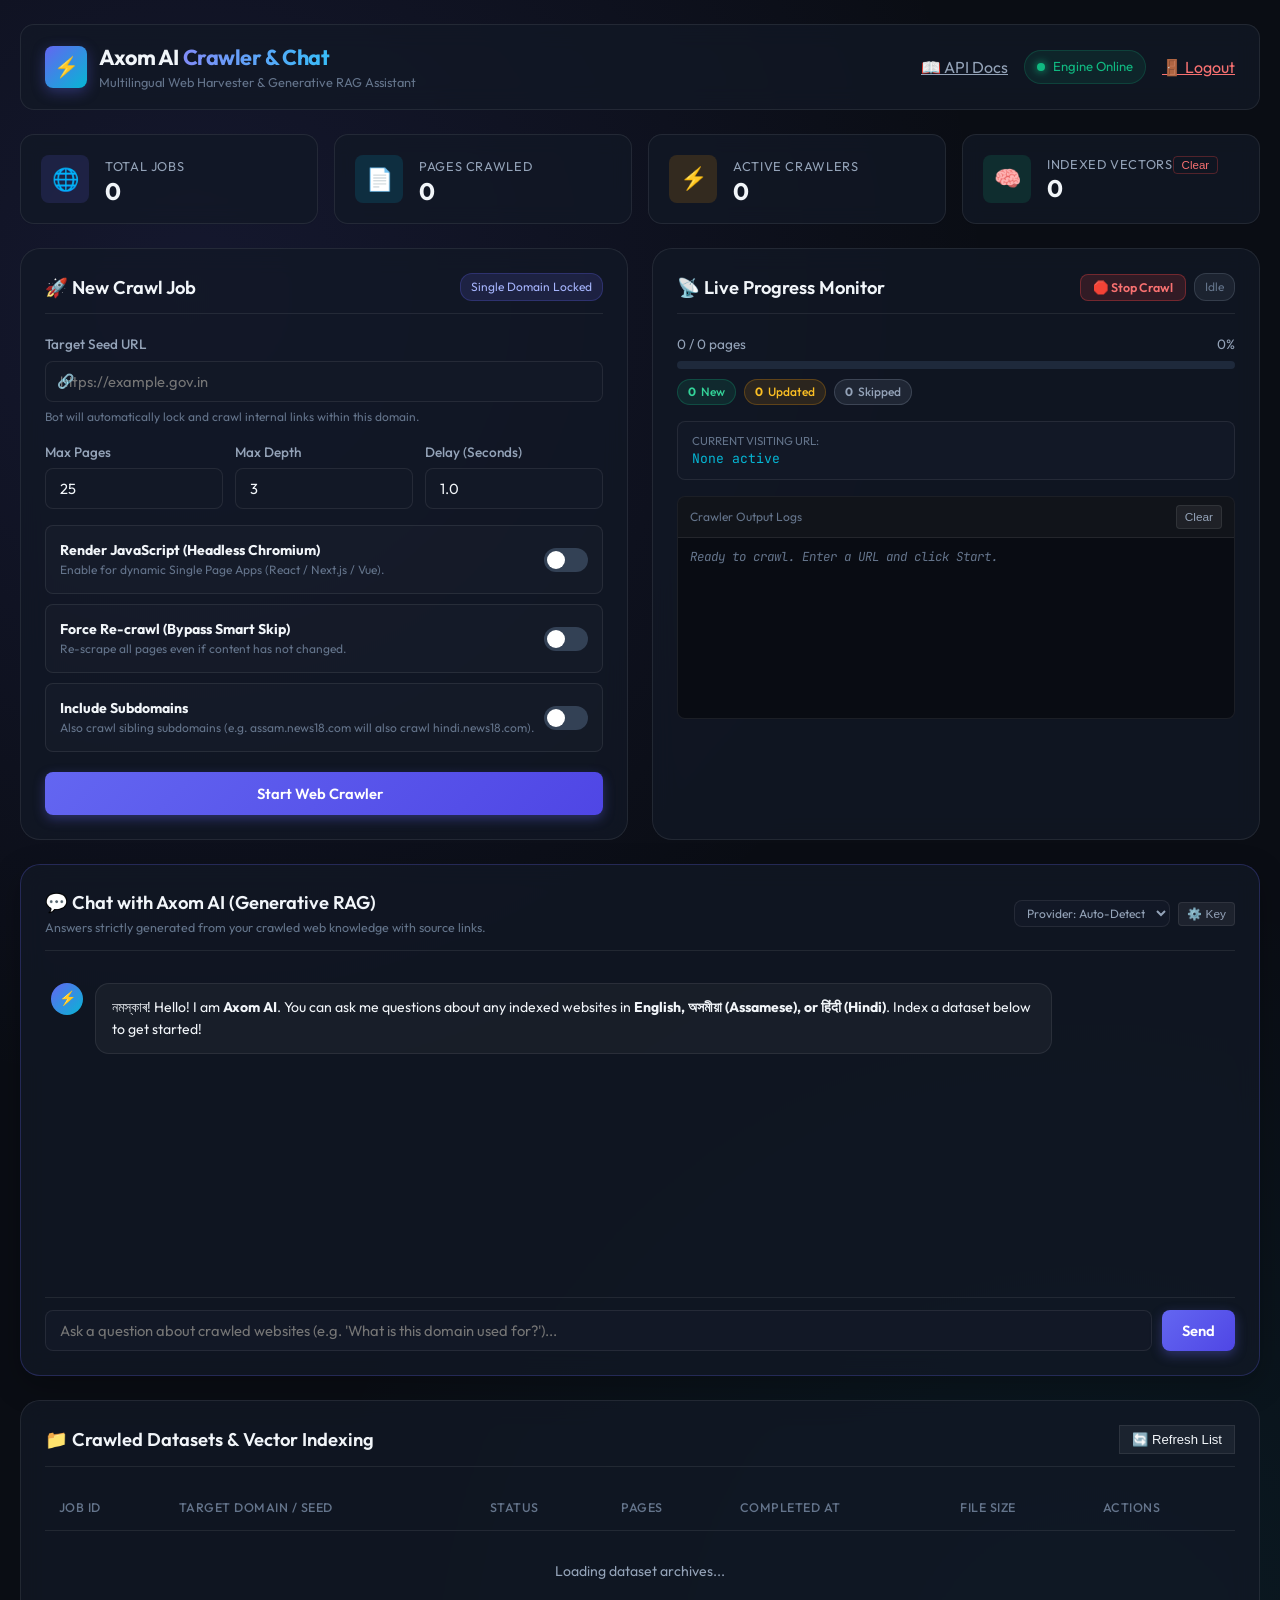
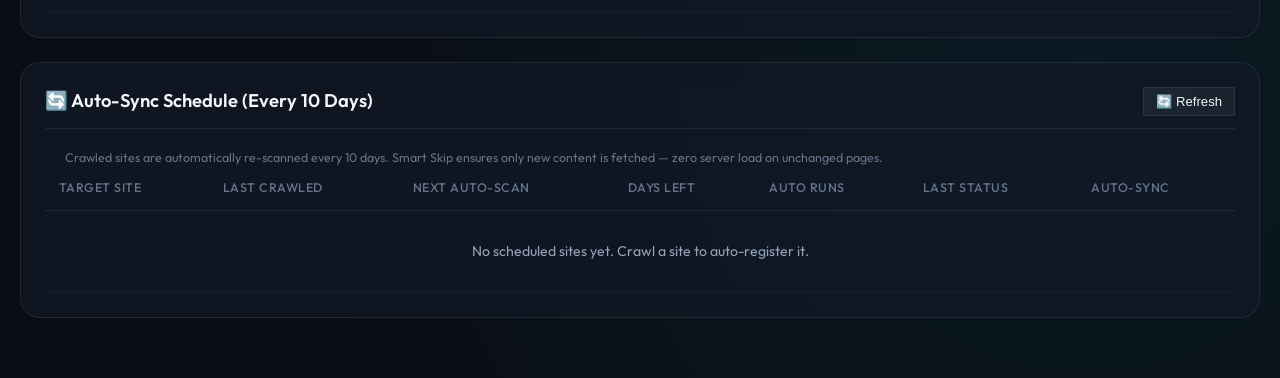
==== static/index.html @ ea39bfbe "Initial upload: axomai-bot crawler, cleaner, RAG, UI and tests (code only, no secrets or data) Co-Au" ====
<!DOCTYPE html>
<html lang="en">
<head>
    <meta charset="UTF-8">
    <meta name="viewport" content="width=device-width, initial-scale=1.0">
    <title>Axom AI — Web Crawler & Generative RAG</title>
    <!-- Google Fonts -->
    <link rel="preconnect" href="https://fonts.googleapis.com">
    <link rel="preconnect" href="https://fonts.gstatic.com" crossorigin>
    <link href="https://fonts.googleapis.com/css2?family=Outfit:wght@400;500;600;700&family=JetBrains+Mono:wght@400;500&display=swap" rel="stylesheet">
    <link rel="stylesheet" href="/static/style.css">
</head>
<body>
    <div class="app-container">
        <!-- Header -->
        <header class="navbar">
            <div class="brand">
                <div class="brand-icon">⚡</div>
                <div class="brand-text">
                    <h1>Axom AI <span>Crawler & Chat</span></h1>
                    <p class="subtitle">Multilingual Web Harvester & Generative RAG Assistant</p>
                </div>
            </div>
            <div class="nav-actions">
                <a href="/docs" target="_blank" class="nav-btn btn-ghost">
                    <span class="icon">📖</span> API Docs
                </a>
                <span class="status-indicator live">
                    <span class="pulse-dot"></span> Engine Online
                </span>
                <a href="/logout" class="nav-btn btn-ghost" style="color:#f87171">
                    <span class="icon">🚪</span> Logout
                </a>
            </div>
        </header>

        <!-- Metrics Overview -->
        <section class="metrics-grid">
            <div class="metric-card">
                <div class="metric-icon purple">🌐</div>
                <div class="metric-content">
                    <span class="metric-label">Total Jobs</span>
                    <h3 id="statTotalJobs">0</h3>
                </div>
            </div>
            <div class="metric-card">
                <div class="metric-icon cyan">📄</div>
                <div class="metric-content">
                    <span class="metric-label">Pages Crawled</span>
                    <h3 id="statTotalPages">0</h3>
                </div>
            </div>
            <div class="metric-card">
                <div class="metric-icon amber">⚡</div>
                <div class="metric-content">
                    <span class="metric-label">Active Crawlers</span>
                    <h3 id="statActiveJobs">0</h3>
                </div>
            </div>
            <div class="metric-card">
                <div class="metric-icon emerald">🧠</div>
                <div class="metric-content">
                    <div style="display: flex; justify-content: space-between; align-items: center;">
                        <span class="metric-label">Indexed Vectors</span>
                        <button id="resetVectorBtn" class="btn-xs btn-outline-danger" title="Reset all vector embeddings">Clear</button>
                    </div>
                    <h3 id="statIndexedVectors">0</h3>
                </div>
            </div>
        </section>

        <!-- Main Workspace (Crawler) -->
        <div class="workspace-grid">
            <!-- Left: Launch Control -->
            <section class="card launch-card">
                <div class="card-header">
                    <h2>🚀 New Crawl Job</h2>
                    <span class="badge">Single Domain Locked</span>
                </div>
                
                <form id="crawlForm" class="crawl-form">
                    <div class="form-group">
                        <label for="seedUrl">Target Seed URL</label>
                        <div class="input-with-icon">
                            <span class="input-icon">🔗</span>
                            <input 
                                type="url" 
                                id="seedUrl" 
                                placeholder="https://example.gov.in" 
                                required
                            >
                        </div>
                        <small class="helper-text">Bot will automatically lock and crawl internal links within this domain.</small>
                    </div>

                    <div class="form-row">
                        <div class="form-group">
                            <label for="maxPages">Max Pages</label>
                            <input type="number" id="maxPages" value="25" min="1" max="5000" required>
                        </div>
                        <div class="form-group">
                            <label for="maxDepth">Max Depth</label>
                            <input type="number" id="maxDepth" value="3" min="1" max="20" required>
                        </div>
                        <div class="form-group">
                            <label for="crawlDelay">Delay (Seconds)</label>
                            <input type="number" id="crawlDelay" value="1.0" min="0.0" max="5.0" step="0.5" required>
                        </div>
                    </div>

                    <div class="form-toggle-row">
                        <div class="toggle-info">
                            <strong>Render JavaScript (Headless Chromium)</strong>
                            <p>Enable for dynamic Single Page Apps (React / Next.js / Vue).</p>
                        </div>
                        <label class="switch">
                            <input type="checkbox" id="renderJs">
                            <span class="slider round"></span>
                        </label>
                    </div>

                    <div class="form-toggle-row" style="margin-top: -10px;">
                        <div class="toggle-info">
                            <strong>Force Re-crawl (Bypass Smart Skip)</strong>
                            <p>Re-scrape all pages even if content has not changed.</p>
                        </div>
                        <label class="switch">
                            <input type="checkbox" id="forceRecrawl">
                            <span class="slider round"></span>
                        </label>
</div>

                    <div class="form-toggle-row" style="margin-top: -10px;">
                        <div class="toggle-info">
                            <strong>Include Subdomains</strong>
                            <p>Also crawl sibling subdomains (e.g. assam.news18.com will also crawl hindi.news18.com).</p>
                        </div>
                        <label class="switch">
                            <input type="checkbox" id="includeSubdomains">
                            <span class="slider round"></span>
                        </label>
                    </div>

                    <button type="submit" id="startBtn" class="btn btn-primary">
                        <span class="btn-text">Start Web Crawler</span>
                        <span class="btn-spinner hidden"></span>
                    </button>
                </form>
            </section>

            <!-- Right: Real-time Monitor -->
            <section class="card monitor-card">
                <div class="card-header">
                    <h2>📡 Live Progress Monitor</h2>
                    <div style="display: flex; gap: 8px; align-items: center;">
                        <button id="stopCrawlBtn" class="btn btn-danger-sm hidden" title="Stop crawl immediately">🛑 Stop Crawl</button>
                        <span id="liveStatusBadge" class="badge badge-idle">Idle</span>
                    </div>
                </div>

                <div class="monitor-content">
                    <div class="progress-section">
                        <div class="progress-labels">
                            <span id="progressText">0 / 0 pages</span>
                            <span id="progressPercent">0%</span>
                        </div>
                        <div class="progress-bar-bg">
                            <div id="progressBar" class="progress-bar-fill" style="width: 0%;"></div>
                        </div>
                        <div class="change-counters-row">
                            <span class="counter-chip chip-new"><strong id="counterNew">0</strong> New</span>
                            <span class="counter-chip chip-updated"><strong id="counterUpdated">0</strong> Updated</span>
                            <span class="counter-chip chip-skipped"><strong id="counterSkipped">0</strong> Skipped</span>
                        </div>
                    </div>

                    <div class="current-url-box">
                        <span class="label">Current Visiting URL:</span>
                        <div id="currentUrlDisplay" class="url-text">None active</div>
                    </div>

                    <!-- Live Log Terminal -->
                    <div class="terminal-container">
                        <div class="terminal-header">
                            <span>Crawler Output Logs</span>
                            <button id="clearLogsBtn" class="btn-xs">Clear</button>
                        </div>
                        <div id="logTerminal" class="terminal-body">
                            <p class="log-placeholder">Ready to crawl. Enter a URL and click Start.</p>
                        </div>
                    </div>
                </div>
            </section>
        </div>

        <!-- GENERATIVE AI RAG CHAT CONSOLE -->
        <section class="card chat-card">
            <div class="card-header">
                <div>
                    <h2>💬 Chat with Axom AI (Generative RAG)</h2>
                    <p style="font-size: 0.78rem; color: var(--text-muted); margin-top: 2px;">
                        Answers strictly generated from your crawled web knowledge with source links.
                    </p>
                </div>
                <div class="chat-controls">
                    <select id="llmProviderSelect" class="select-sm">
                        <option value="auto">Provider: Auto-Detect</option>
                        <option value="gemini">Google Gemini API</option>
                        <option value="ollama">Local Ollama</option>
                        <option value="fallback">Local Synthesizer</option>
                    </select>
                    <button id="apiKeyToggleBtn" class="btn-xs" title="Configure optional API keys">⚙️ Key</button>
                </div>
            </div>

            <!-- Optional API Key Drawer -->
            <div id="apiKeyDrawer" class="api-key-drawer hidden">
                <div class="api-key-row">
                    <label for="geminiApiKeyInput">Google Gemini API Key (Optional):</label>
                    <input type="password" id="geminiApiKeyInput" placeholder="AIzaSy... (leave blank for local synthesizer)">
                    <button id="saveApiKeyBtn" class="btn-secondary btn-xs">Save</button>
                </div>
            </div>

            <!-- Chat Stream Window -->
            <div class="chat-container">
                <div id="chatMessages" class="chat-messages">
                    <div class="chat-message bot">
                        <div class="msg-avatar">⚡</div>
                        <div class="msg-content">
                            <p>নমস্কাৰ! Hello! I am <strong>Axom AI</strong>. You can ask me questions about any indexed websites in <strong>English, অসমীয়া (Assamese), or हिंदी (Hindi)</strong>. Index a dataset below to get started!</p>
                        </div>
                    </div>
                </div>

                <!-- Chat Input Form -->
                <form id="chatForm" class="chat-input-form">
                    <input 
                        type="text" 
                        id="chatInput" 
                        placeholder="Ask a question about crawled websites (e.g. 'What is this domain used for?')..." 
                        required
                        autocomplete="off"
                    >
                    <button type="submit" id="chatSendBtn" class="btn btn-primary" style="width: auto; padding: 0 20px;">
                        <span>Send</span>
                    </button>
                </form>
            </div>
        </section>

        <!-- Bottom: Crawled Datasets Table -->
        <section class="card history-card" style="margin-top: 24px;">
            <div class="card-header">
                <h2>📁 Crawled Datasets & Vector Indexing</h2>
                <button id="refreshJobsBtn" class="btn-secondary btn-sm">
                    🔄 Refresh List
                </button>
            </div>

            <div class="table-container">
                <table class="data-table">
                    <thead>
                        <tr>
                            <th>Job ID</th>
                            <th>Target Domain / Seed</th>
                            <th>Status</th>
                            <th>Pages</th>
                            <th>Completed At</th>
                            <th>File Size</th>
                            <th>Actions</th>
                        </tr>
                    </thead>
                    <tbody id="jobsTableBody">
                        <tr>
                            <td colspan="7" class="empty-state">Loading dataset archives...</td>
                        </tr>
                    </tbody>
                </table>
            </div>
        </section>

        <!-- Auto-Sync Schedule -->
        <section class="card schedule-card" style="margin-top: 24px;">
            <div class="card-header">
                <h2>🔄 Auto-Sync Schedule (Every 10 Days)</h2>
                <button id="refreshScheduleBtn" class="btn-secondary btn-sm">🔄 Refresh</button>
            </div>
            <p style="font-size: 0.78rem; color: var(--text-muted); padding: 0 20px;">
                Crawled sites are automatically re-scanned every 10 days. Smart Skip ensures only new content is fetched — zero server load on unchanged pages.
            </p>
            <div class="table-container">
                <table class="data-table">
                    <thead>
                        <tr>
                            <th>Target Site</th>
                            <th>Last Crawled</th>
                            <th>Next Auto-Scan</th>
                            <th>Days Left</th>
                            <th>Auto Runs</th>
                            <th>Last Status</th>
                            <th>Auto-Sync</th>
                        </tr>
                    </thead>
                    <tbody id="scheduleTableBody">
                        <tr>
                            <td colspan="7" class="empty-state">No scheduled sites yet. Crawl a site to auto-register it.</td>
                        </tr>
                    </tbody>
                </table>
            </div>
        </section>
    </div>

    <!-- JSON Preview Modal -->
    <div id="previewModal" class="modal hidden">
        <div class="modal-overlay"></div>
        <div class="modal-card">
            <div class="modal-header">
                <h3 id="modalTitle">Dataset Preview</h3>
                <button id="closeModalBtn" class="modal-close">&times;</button>
            </div>
            <div class="modal-body">
                <pre><code id="modalJsonContent">Loading...</code></pre>
            </div>
            <div class="modal-footer">
                <a id="modalDownloadBtn" href="#" class="btn btn-primary btn-sm">Download JSON</a>
                <a id="modalDownloadCsvBtn" href="#" class="btn btn-secondary btn-sm">📊 Export CSV</a>
                <a id="modalDownloadPdfBtn" href="#" class="btn btn-secondary btn-sm" target="_blank">📑 Export PDF</a>
                <button id="modalDismissBtn" class="btn btn-secondary btn-sm">Close</button>
            </div>
        </div>
    </div>

    <script src="/static/app.js"></script>
</body>
</html>
---- static/style.css ----
:root {
    --bg-base: #0a0d14;
    --bg-card: rgba(18, 24, 38, 0.75);
    --bg-card-hover: rgba(26, 35, 55, 0.85);
    --bg-input: #121826;
    --border-color: rgba(255, 255, 255, 0.08);
    --border-glow: rgba(99, 102, 241, 0.25);
    
    --text-primary: #f1f5f9;
    --text-secondary: #94a3b8;
    --text-muted: #64748b;
    
    --accent-primary: #6366f1;
    --accent-primary-hover: #4f46e5;
    --accent-cyan: #06b6d4;
    --accent-emerald: #10b981;
    --accent-amber: #f59e0b;
    --accent-rose: #f43f5e;
    
    --radius-sm: 8px;
    --radius-md: 14px;
    --radius-lg: 20px;
    --transition: all 0.2s cubic-bezier(0.4, 0, 0.2, 1);
}

* {
    margin: 0;
    padding: 0;
    box-sizing: border-box;
}

body {
    font-family: 'Outfit', -apple-system, BlinkMacSystemFont, sans-serif;
    background-color: var(--bg-base);
    color: var(--text-primary);
    line-height: 1.5;
    min-height: 100vh;
    background-image: 
        radial-gradient(circle at 15% 15%, rgba(99, 102, 241, 0.12) 0%, transparent 40%),
        radial-gradient(circle at 85% 85%, rgba(6, 182, 212, 0.08) 0%, transparent 40%);
}

.app-container {
    max-width: 1280px;
    margin: 0 auto;
    padding: 24px 20px 60px;
}

/* Navbar */
.navbar {
    display: flex;
    justify-content: space-between;
    align-items: center;
    padding: 16px 24px;
    background: var(--bg-card);
    backdrop-filter: blur(12px);
    border: 1px solid var(--border-color);
    border-radius: var(--radius-md);
    margin-bottom: 24px;
}

.brand {
    display: flex;
    align-items: center;
    gap: 12px;
}

.brand-icon {
    width: 42px;
    height: 42px;
    border-radius: var(--radius-sm);
    background: linear-gradient(135deg, var(--accent-primary), var(--accent-cyan));
    display: flex;
    align-items: center;
    justify-content: center;
    font-size: 20px;
    box-shadow: 0 4px 14px rgba(99, 102, 241, 0.35);
}

.brand-text h1 {
    font-size: 1.35rem;
    font-weight: 700;
    letter-spacing: -0.02em;
}

.brand-text h1 span {
    background: linear-gradient(90deg, #818cf8, #38bdf8);
    -webkit-background-clip: text;
    -webkit-text-fill-color: transparent;
}

.subtitle {
    font-size: 0.8rem;
    color: var(--text-muted);
}

.nav-actions {
    display: flex;
    align-items: center;
    gap: 16px;
}

.status-indicator {
    display: inline-flex;
    align-items: center;
    gap: 8px;
    font-size: 0.82rem;
    padding: 6px 12px;
    border-radius: 20px;
    background: rgba(16, 185, 129, 0.1);
    color: var(--accent-emerald);
    border: 1px solid rgba(16, 185, 129, 0.2);
}

.pulse-dot {
    width: 8px;
    height: 8px;
    border-radius: 50%;
    background: var(--accent-emerald);
    box-shadow: 0 0 8px var(--accent-emerald);
    animation: pulse 2s infinite;
}

@keyframes pulse {
    0% { transform: scale(0.95); opacity: 0.7; }
    50% { transform: scale(1.2); opacity: 1; }
    100% { transform: scale(0.95); opacity: 0.7; }
}

/* Metrics Grid */
.metrics-grid {
    display: grid;
    grid-template-columns: repeat(auto-fit, minmax(220px, 1fr));
    gap: 16px;
    margin-bottom: 24px;
}

.metric-card {
    background: var(--bg-card);
    backdrop-filter: blur(10px);
    border: 1px solid var(--border-color);
    border-radius: var(--radius-md);
    padding: 18px 20px;
    display: flex;
    align-items: center;
    gap: 16px;
    transition: var(--transition);
}

.metric-card:hover {
    border-color: var(--border-glow);
    transform: translateY(-2px);
}

.metric-icon {
    width: 48px;
    height: 48px;
    border-radius: var(--radius-sm);
    display: flex;
    align-items: center;
    justify-content: center;
    font-size: 22px;
}

.metric-icon.purple { background: rgba(99, 102, 241, 0.15); color: #818cf8; }
.metric-icon.cyan { background: rgba(6, 182, 212, 0.15); color: #38bdf8; }
.metric-icon.amber { background: rgba(245, 158, 11, 0.15); color: #fbbf24; }
.metric-icon.emerald { background: rgba(16, 185, 129, 0.15); color: #34d399; }

.metric-content h3 {
    font-size: 1.5rem;
    font-weight: 700;
    line-height: 1.2;
}

.metric-label {
    font-size: 0.8rem;
    color: var(--text-secondary);
    text-transform: uppercase;
    letter-spacing: 0.05em;
}

/* Workspace Grid */
.workspace-grid {
    display: grid;
    grid-template-columns: 1fr 1fr;
    gap: 24px;
    margin-bottom: 24px;
}

@media (max-width: 900px) {
    .workspace-grid {
        grid-template-columns: 1fr;
    }
}

/* Cards */
.card {
    background: var(--bg-card);
    backdrop-filter: blur(12px);
    border: 1px solid var(--border-color);
    border-radius: var(--radius-lg);
    padding: 24px;
}

.card-header {
    display: flex;
    justify-content: space-between;
    align-items: center;
    margin-bottom: 20px;
    padding-bottom: 12px;
    border-bottom: 1px solid var(--border-color);
}

.card-header h2 {
    font-size: 1.15rem;
    font-weight: 600;
}

.badge {
    font-size: 0.75rem;
    padding: 4px 10px;
    border-radius: 12px;
    background: rgba(99, 102, 241, 0.15);
    color: #a5b4fc;
    border: 1px solid rgba(99, 102, 241, 0.25);
}

.badge-idle { background: rgba(148, 163, 184, 0.1); color: var(--text-muted); border-color: rgba(148, 163, 184, 0.2); }
.badge-running { background: rgba(6, 182, 212, 0.15); color: #38bdf8; border-color: rgba(6, 182, 212, 0.3); }
.badge-completed { background: rgba(16, 185, 129, 0.15); color: #34d399; border-color: rgba(16, 185, 129, 0.3); }
.badge-failed { background: rgba(244, 63, 94, 0.15); color: #fb7185; border-color: rgba(244, 63, 94, 0.3); }

/* Forms */
.form-group {
    margin-bottom: 16px;
    display: flex;
    flex-direction: column;
    gap: 6px;
}

.form-group label {
    font-size: 0.85rem;
    font-weight: 500;
    color: var(--text-secondary);
}

.input-with-icon {
    position: relative;
    display: flex;
    align-items: center;
}

.input-icon {
    position: absolute;
    left: 12px;
    font-size: 14px;
    color: var(--text-muted);
}

.input-with-icon input {
    padding-left: 36px;
}

input[type="url"], input[type="number"], input[type="text"], input[type="password"] {
    width: 100%;
    padding: 10px 14px;
    background: var(--bg-input);
    border: 1px solid var(--border-color);
    border-radius: var(--radius-sm);
    color: var(--text-primary);
    font-family: inherit;
    font-size: 0.92rem;
    transition: var(--transition);
}

input:focus {
    outline: none;
    border-color: var(--accent-primary);
    box-shadow: 0 0 0 3px rgba(99, 102, 241, 0.2);
}

.helper-text {
    font-size: 0.75rem;
    color: var(--text-muted);
}

.form-row {
    display: grid;
    grid-template-columns: 1fr 1fr 1fr;
    gap: 12px;
}

/* Switch */
.form-toggle-row {
    display: flex;
    justify-content: space-between;
    align-items: center;
    padding: 14px;
    background: rgba(255, 255, 255, 0.02);
    border: 1px solid var(--border-color);
    border-radius: var(--radius-sm);
    margin-bottom: 20px;
}

.toggle-info strong {
    font-size: 0.88rem;
    display: block;
}

.toggle-info p {
    font-size: 0.75rem;
    color: var(--text-muted);
}

.switch {
    position: relative;
    display: inline-block;
    width: 44px;
    height: 24px;
}

.switch input { opacity: 0; width: 0; height: 0; }

.slider {
    position: absolute;
    cursor: pointer;
    inset: 0;
    background-color: #334155;
    transition: .3s;
    border-radius: 24px;
}

.slider:before {
    position: absolute;
    content: "";
    height: 18px;
    width: 18px;
    left: 3px;
    bottom: 3px;
    background-color: white;
    transition: .3s;
    border-radius: 50%;
}

input:checked + .slider {
    background-color: var(--accent-primary);
}

input:checked + .slider:before {
    transform: translateX(20px);
}

.switch-sm { width: 36px; height: 20px; }
.switch-sm .slider:before { height: 14px; width: 14px; }
.switch-sm input:checked + .slider:before { transform: translateX(16px); }

/* Buttons */
.btn {
    display: inline-flex;
    align-items: center;
    justify-content: center;
    gap: 8px;
    padding: 12px 20px;
    border-radius: var(--radius-sm);
    font-family: inherit;
    font-weight: 600;
    font-size: 0.92rem;
    cursor: pointer;
    border: none;
    transition: var(--transition);
    text-decoration: none;
}

.btn-primary {
    background: linear-gradient(135deg, var(--accent-primary), #4f46e5);
    color: white;
    box-shadow: 0 4px 12px rgba(99, 102, 241, 0.35);
    width: 100%;
}

.btn-primary:hover {
    filter: brightness(1.1);
    transform: translateY(-1px);
}

.btn-secondary {
    background: rgba(255, 255, 255, 0.05);
    color: var(--text-primary);
    border: 1px solid var(--border-color);
}

.btn-secondary:hover {
    background: rgba(255, 255, 255, 0.1);
}

.btn-emerald {
    background: rgba(16, 185, 129, 0.15);
    color: #34d399;
    border: 1px solid rgba(16, 185, 129, 0.3);
}

.btn-emerald:hover {
    background: rgba(16, 185, 129, 0.25);
    color: #6ee7b7;
}

.btn-ghost {
    background: transparent;
    color: var(--text-secondary);
}

.btn-ghost:hover {
    color: var(--text-primary);
}

.btn-sm {
    padding: 6px 12px;
    font-size: 0.82rem;
}

.btn-xs {
    padding: 4px 8px;
    font-size: 0.74rem;
    background: rgba(255, 255, 255, 0.06);
    color: var(--text-secondary);
    border: 1px solid var(--border-color);
    border-radius: 4px;
    cursor: pointer;
    transition: var(--transition);
    text-decoration: none;
    display: inline-flex;
    align-items: center;
    gap: 4px;
}

.btn-xs:hover { color: var(--text-primary); background: rgba(255, 255, 255, 0.12); }

/* Progress Section */
.progress-section {
    margin-bottom: 16px;
}

.progress-labels {
    display: flex;
    justify-content: space-between;
    font-size: 0.85rem;
    color: var(--text-secondary);
    margin-bottom: 6px;
}

.progress-bar-bg {
    width: 100%;
    height: 8px;
    background: #1e293b;
    border-radius: 4px;
    overflow: hidden;
}

.progress-bar-fill {
    height: 100%;
    background: linear-gradient(90deg, var(--accent-primary), var(--accent-cyan));
    transition: width 0.3s ease;
}

.change-counters-row {
    display: flex;
    gap: 8px;
    margin-top: 10px;
    flex-wrap: wrap;
}

.counter-chip {
    font-size: 0.75rem;
    padding: 3px 10px;
    border-radius: 20px;
    display: inline-flex;
    align-items: center;
    gap: 5px;
    font-weight: 500;
}

.chip-new {
    background: rgba(16, 185, 129, 0.12);
    color: #34d399;
    border: 1px solid rgba(16, 185, 129, 0.25);
}

.chip-updated {
    background: rgba(245, 158, 11, 0.12);
    color: #fbbf24;
    border: 1px solid rgba(245, 158, 11, 0.25);
}

.chip-skipped {
    background: rgba(148, 163, 184, 0.12);
    color: #94a3b8;
    border: 1px solid rgba(148, 163, 184, 0.25);
}

.current-url-box {
    background: var(--bg-input);
    padding: 10px 14px;
    border-radius: var(--radius-sm);
    border: 1px solid var(--border-color);
    margin-bottom: 16px;
}

.current-url-box .label {
    font-size: 0.72rem;
    color: var(--text-muted);
    text-transform: uppercase;
    display: block;
}

.url-text {
    font-family: 'JetBrains Mono', monospace;
    font-size: 0.82rem;
    color: var(--accent-cyan);
    word-break: break-all;
}

/* Terminal Log */
.terminal-container {
    background: #090c13;
    border: 1px solid var(--border-color);
    border-radius: var(--radius-sm);
    overflow: hidden;
}

.terminal-header {
    display: flex;
    justify-content: space-between;
    align-items: center;
    padding: 8px 12px;
    background: rgba(255, 255, 255, 0.03);
    border-bottom: 1px solid var(--border-color);
    font-size: 0.75rem;
    color: var(--text-muted);
}

.terminal-body {
    height: 180px;
    overflow-y: auto;
    padding: 10px 12px;
    font-family: 'JetBrains Mono', monospace;
    font-size: 0.78rem;
    color: #cbd5e1;
    display: flex;
    flex-direction: column;
    gap: 4px;
}

.log-entry {
    line-height: 1.4;
    word-break: break-all;
}

.log-placeholder {
    color: var(--text-muted);
    font-style: italic;
}

/* --- CHAT WITH AXOM AI STYLES --- */
.chat-card {
    border-color: rgba(99, 102, 241, 0.25);
    box-shadow: 0 10px 30px rgba(0, 0, 0, 0.25);
}

.chat-controls {
    display: flex;
    align-items: center;
    gap: 8px;
}

.select-sm {
    background: #121826;
    border: 1px solid var(--border-color);
    color: var(--text-secondary);
    padding: 4px 8px;
    border-radius: var(--radius-sm);
    font-size: 0.75rem;
    font-family: inherit;
    outline: none;
}

.api-key-drawer {
    background: rgba(255, 255, 255, 0.03);
    border: 1px solid var(--border-color);
    border-radius: var(--radius-sm);
    padding: 10px 14px;
    margin-bottom: 16px;
}

.api-key-drawer.hidden { display: none; }

.api-key-row {
    display: flex;
    align-items: center;
    gap: 12px;
}

.api-key-row label {
    font-size: 0.8rem;
    color: var(--text-muted);
    white-space: nowrap;
}

.api-key-row input {
    flex: 1;
    padding: 6px 10px;
    font-size: 0.82rem;
}

.chat-container {
    display: flex;
    flex-direction: column;
    height: 380px;
}

.chat-messages {
    flex: 1;
    overflow-y: auto;
    padding: 12px 6px;
    display: flex;
    flex-direction: column;
    gap: 14px;
}

.chat-message {
    display: flex;
    gap: 12px;
    max-width: 85%;
    animation: fadeIn 0.25s ease;
}

@keyframes fadeIn {
    from { opacity: 0; transform: translateY(6px); }
    to { opacity: 1; transform: translateY(0); }
}

.chat-message.bot {
    align-self: flex-start;
}

.chat-message.user {
    align-self: flex-end;
    flex-direction: row-reverse;
}

.msg-avatar {
    width: 32px;
    height: 32px;
    border-radius: 50%;
    display: flex;
    align-items: center;
    justify-content: center;
    font-size: 14px;
    flex-shrink: 0;
}

.chat-message.bot .msg-avatar {
    background: linear-gradient(135deg, var(--accent-primary), var(--accent-cyan));
}

.chat-message.user .msg-avatar {
    background: #334155;
}

.msg-content {
    background: rgba(255, 255, 255, 0.04);
    border: 1px solid var(--border-color);
    padding: 12px 16px;
    border-radius: 14px;
    font-size: 0.88rem;
    line-height: 1.6;
    color: var(--text-primary);
}

.chat-message.user .msg-content {
    background: linear-gradient(135deg, rgba(99, 102, 241, 0.25), rgba(79, 70, 229, 0.35));
    border-color: rgba(99, 102, 241, 0.4);
    color: #ffffff;
}

.msg-sources {
    margin-top: 10px;
    padding-top: 8px;
    border-top: 1px solid rgba(255, 255, 255, 0.06);
    display: flex;
    flex-wrap: wrap;
    gap: 6px;
    align-items: center;
}

.source-label {
    font-size: 0.72rem;
    color: var(--text-muted);
    margin-right: 4px;
}

.source-pill {
    display: inline-flex;
    align-items: center;
    gap: 4px;
    background: rgba(16, 185, 129, 0.12);
    border: 1px solid rgba(16, 185, 129, 0.25);
    color: #34d399;
    padding: 3px 8px;
    border-radius: 12px;
    font-size: 0.72rem;
    text-decoration: none;
    transition: var(--transition);
}

.source-pill:hover {
    background: rgba(16, 185, 129, 0.25);
    color: #6ee7b7;
}

.chat-input-form {
    display: flex;
    gap: 10px;
    padding-top: 12px;
    border-top: 1px solid var(--border-color);
}

/* Typing Dots */
.typing-dots {
    display: inline-flex;
    gap: 4px;
    padding: 4px 8px;
}

.typing-dot {
    width: 6px;
    height: 6px;
    background: var(--accent-cyan);
    border-radius: 50%;
    animation: typingBounce 1.4s infinite ease-in-out both;
}

.typing-dot:nth-child(1) { animation-delay: -0.32s; }
.typing-dot:nth-child(2) { animation-delay: -0.16s; }

@keyframes typingBounce {
    0%, 80%, 100% { transform: scale(0); }
    40% { transform: scale(1.0); }
}

/* Data Table */
.table-container {
    overflow-x: auto;
}

.data-table {
    width: 100%;
    border-collapse: collapse;
    font-size: 0.88rem;
}

.data-table th {
    text-align: left;
    padding: 12px 14px;
    color: var(--text-muted);
    font-weight: 500;
    border-bottom: 1px solid var(--border-color);
    font-size: 0.78rem;
    text-transform: uppercase;
    letter-spacing: 0.04em;
}

.data-table td {
    padding: 14px;
    border-bottom: 1px solid rgba(255, 255, 255, 0.04);
    color: var(--text-secondary);
}

.data-table tr:hover td {
    background: rgba(255, 255, 255, 0.02);
    color: var(--text-primary);
}

.empty-state {
    text-align: center;
    padding: 30px !important;
    color: var(--text-muted);
}

.table-actions {
    display: flex;
    gap: 6px;
    flex-wrap: wrap;
}

/* Modal */
.modal {
    position: fixed;
    inset: 0;
    z-index: 1000;
    display: flex;
    align-items: center;
    justify-content: center;
    padding: 20px;
}

.modal.hidden {
    display: none;
}

.modal-overlay {
    position: absolute;
    inset: 0;
    background: rgba(0, 0, 0, 0.75);
    backdrop-filter: blur(4px);
}

.modal-card {
    position: relative;
    background: #111726;
    border: 1px solid var(--border-color);
    border-radius: var(--radius-md);
    width: 100%;
    max-width: 800px;
    max-height: 85vh;
    display: flex;
    flex-direction: column;
    box-shadow: 0 20px 40px rgba(0, 0, 0, 0.6);
}

.modal-header {
    display: flex;
    justify-content: space-between;
    align-items: center;
    padding: 16px 20px;
    border-bottom: 1px solid var(--border-color);
}

.modal-close {
    background: transparent;
    border: none;
    color: var(--text-muted);
    font-size: 1.5rem;
    cursor: pointer;
}

.modal-close:hover { color: var(--text-primary); }

.modal-body {
    padding: 16px 20px;
    overflow-y: auto;
    flex: 1;
}

.modal-body pre {
    background: #090c13;
    padding: 16px;
    border-radius: var(--radius-sm);
    border: 1px solid var(--border-color);
    font-family: 'JetBrains Mono', monospace;
    font-size: 0.8rem;
    color: #94a3b8;
    white-space: pre-wrap;
    word-break: break-all;
    max-height: 50vh;
    overflow-y: auto;
}

.modal-footer {
    display: flex;
    justify-content: flex-end;
    gap: 12px;
    padding: 14px 20px;
    border-top: 1px solid var(--border-color);
}

/* --- Action Buttons (Stop, CSV, Delete, Reset) --- */
.btn-danger-sm {
    background: rgba(239, 68, 68, 0.15);
    color: #f87171;
    border: 1px solid rgba(239, 68, 68, 0.35);
    padding: 5px 12px;
    border-radius: var(--radius-sm);
    font-size: 0.78rem;
    font-weight: 600;
    cursor: pointer;
    transition: all 0.2s ease;
}

.btn-danger-sm:hover {
    background: rgba(239, 68, 68, 0.3);
    border-color: #ef4444;
    color: #ffffff;
    box-shadow: 0 0 10px rgba(239, 68, 68, 0.3);
}

.btn-outline-danger {
    background: transparent;
    color: #f87171;
    border: 1px solid rgba(239, 68, 68, 0.3);
    padding: 2px 8px;
    border-radius: 4px;
    font-size: 0.72rem;
    cursor: pointer;
    transition: all 0.2s;
}

.btn-outline-danger:hover {
    background: rgba(239, 68, 68, 0.2);
    color: #ffffff;
}

.btn-csv {
    background: rgba(16, 185, 129, 0.12);
    color: #34d399;
    border: 1px solid rgba(16, 185, 129, 0.3);
    padding: 3px 8px;
    border-radius: 4px;
    font-size: 0.75rem;
    font-weight: 600;
    cursor: pointer;
    text-decoration: none;
    transition: all 0.15s ease;
}

.btn-csv:hover {
    background: rgba(16, 185, 129, 0.25);
    color: #ffffff;
}

.btn-pdf {
    background: rgba(244, 63, 94, 0.12);
    color: #fb7185;
    border: 1px solid rgba(244, 63, 94, 0.3);
    padding: 3px 8px;
    border-radius: 4px;
    font-size: 0.75rem;
    font-weight: 600;
    cursor: pointer;
    text-decoration: none;
    transition: all 0.15s ease;
}

.btn-pdf:hover {
    background: rgba(244, 63, 94, 0.25);
    color: #ffffff;
}

.btn-delete {
    background: rgba(239, 68, 68, 0.1);
    color: #f87171;
    border: 1px solid rgba(239, 68, 68, 0.25);
    padding: 3px 8px;
    border-radius: 4px;
    font-size: 0.75rem;
    font-weight: 600;
    cursor: pointer;
    transition: all 0.15s ease;
}

.btn-delete:hover {
    background: rgba(239, 68, 68, 0.25);
    color: #ffffff;
}
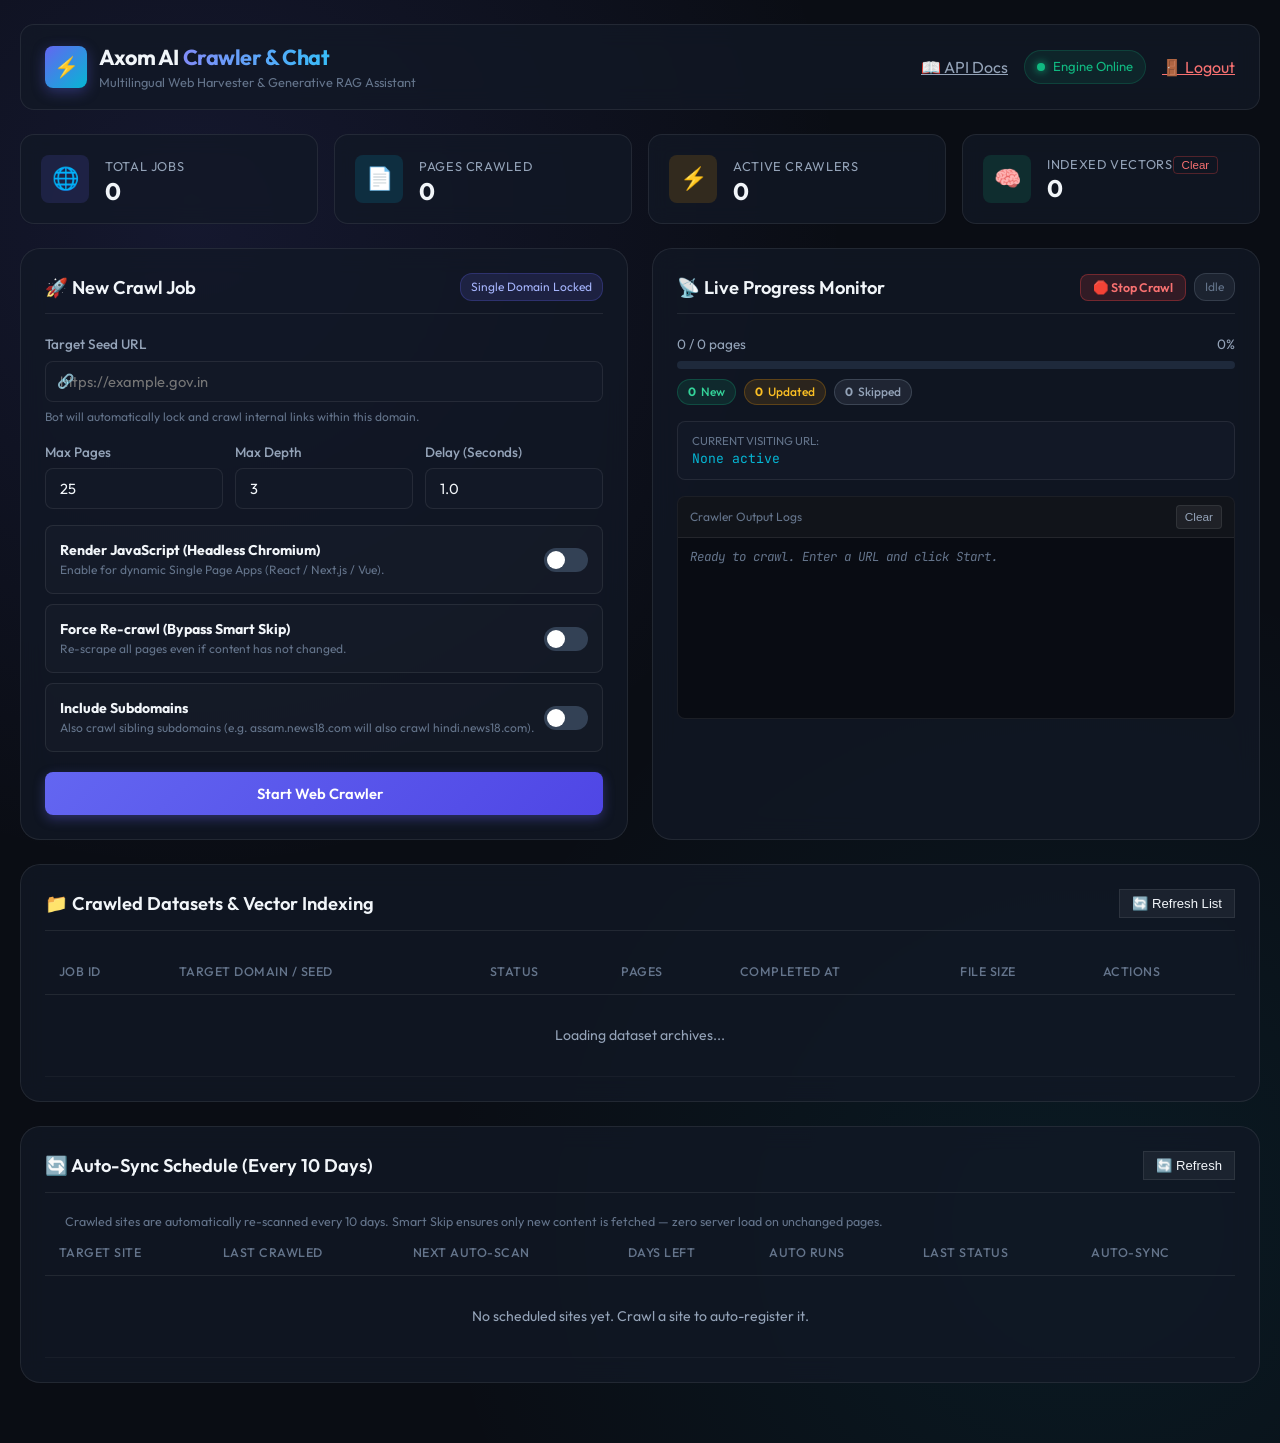
==== commit a00a72b3: "Remove the Chat with Axom AI (Generative RAG) section from the UI Co-Authored-By: Claude Sonnet 5.5 " ====
--- a/static/index.html
+++ b/static/index.html
@@ -192,63 +192,6 @@
                 </div>
             </section>
         </div>
-
-        <!-- GENERATIVE AI RAG CHAT CONSOLE -->
-        <section class="card chat-card">
-            <div class="card-header">
-                <div>
-                    <h2>💬 Chat with Axom AI (Generative RAG)</h2>
-                    <p style="font-size: 0.78rem; color: var(--text-muted); margin-top: 2px;">
-                        Answers strictly generated from your crawled web knowledge with source links.
-                    </p>
-                </div>
-                <div class="chat-controls">
-                    <select id="llmProviderSelect" class="select-sm">
-                        <option value="auto">Provider: Auto-Detect</option>
-                        <option value="gemini">Google Gemini API</option>
-                        <option value="ollama">Local Ollama</option>
-                        <option value="fallback">Local Synthesizer</option>
-                    </select>
-                    <button id="apiKeyToggleBtn" class="btn-xs" title="Configure optional API keys">⚙️ Key</button>
-                </div>
-            </div>
-
-            <!-- Optional API Key Drawer -->
-            <div id="apiKeyDrawer" class="api-key-drawer hidden">
-                <div class="api-key-row">
-                    <label for="geminiApiKeyInput">Google Gemini API Key (Optional):</label>
-                    <input type="password" id="geminiApiKeyInput" placeholder="AIzaSy... (leave blank for local synthesizer)">
-                    <button id="saveApiKeyBtn" class="btn-secondary btn-xs">Save</button>
-                </div>
-            </div>
-
-            <!-- Chat Stream Window -->
-            <div class="chat-container">
-                <div id="chatMessages" class="chat-messages">
-                    <div class="chat-message bot">
-                        <div class="msg-avatar">⚡</div>
-                        <div class="msg-content">
-                            <p>নমস্কাৰ! Hello! I am <strong>Axom AI</strong>. You can ask me questions about any indexed websites in <strong>English, অসমীয়া (Assamese), or हिंदी (Hindi)</strong>. Index a dataset below to get started!</p>
-                        </div>
-                    </div>
-                </div>
-
-                <!-- Chat Input Form -->
-                <form id="chatForm" class="chat-input-form">
-                    <input 
-                        type="text" 
-                        id="chatInput" 
-                        placeholder="Ask a question about crawled websites (e.g. 'What is this domain used for?')..." 
-                        required
-                        autocomplete="off"
-                    >
-                    <button type="submit" id="chatSendBtn" class="btn btn-primary" style="width: auto; padding: 0 20px;">
-                        <span>Send</span>
-                    </button>
-                </form>
-            </div>
-        </section>
-
         <!-- Bottom: Crawled Datasets Table -->
         <section class="card history-card" style="margin-top: 24px;">
             <div class="card-header">
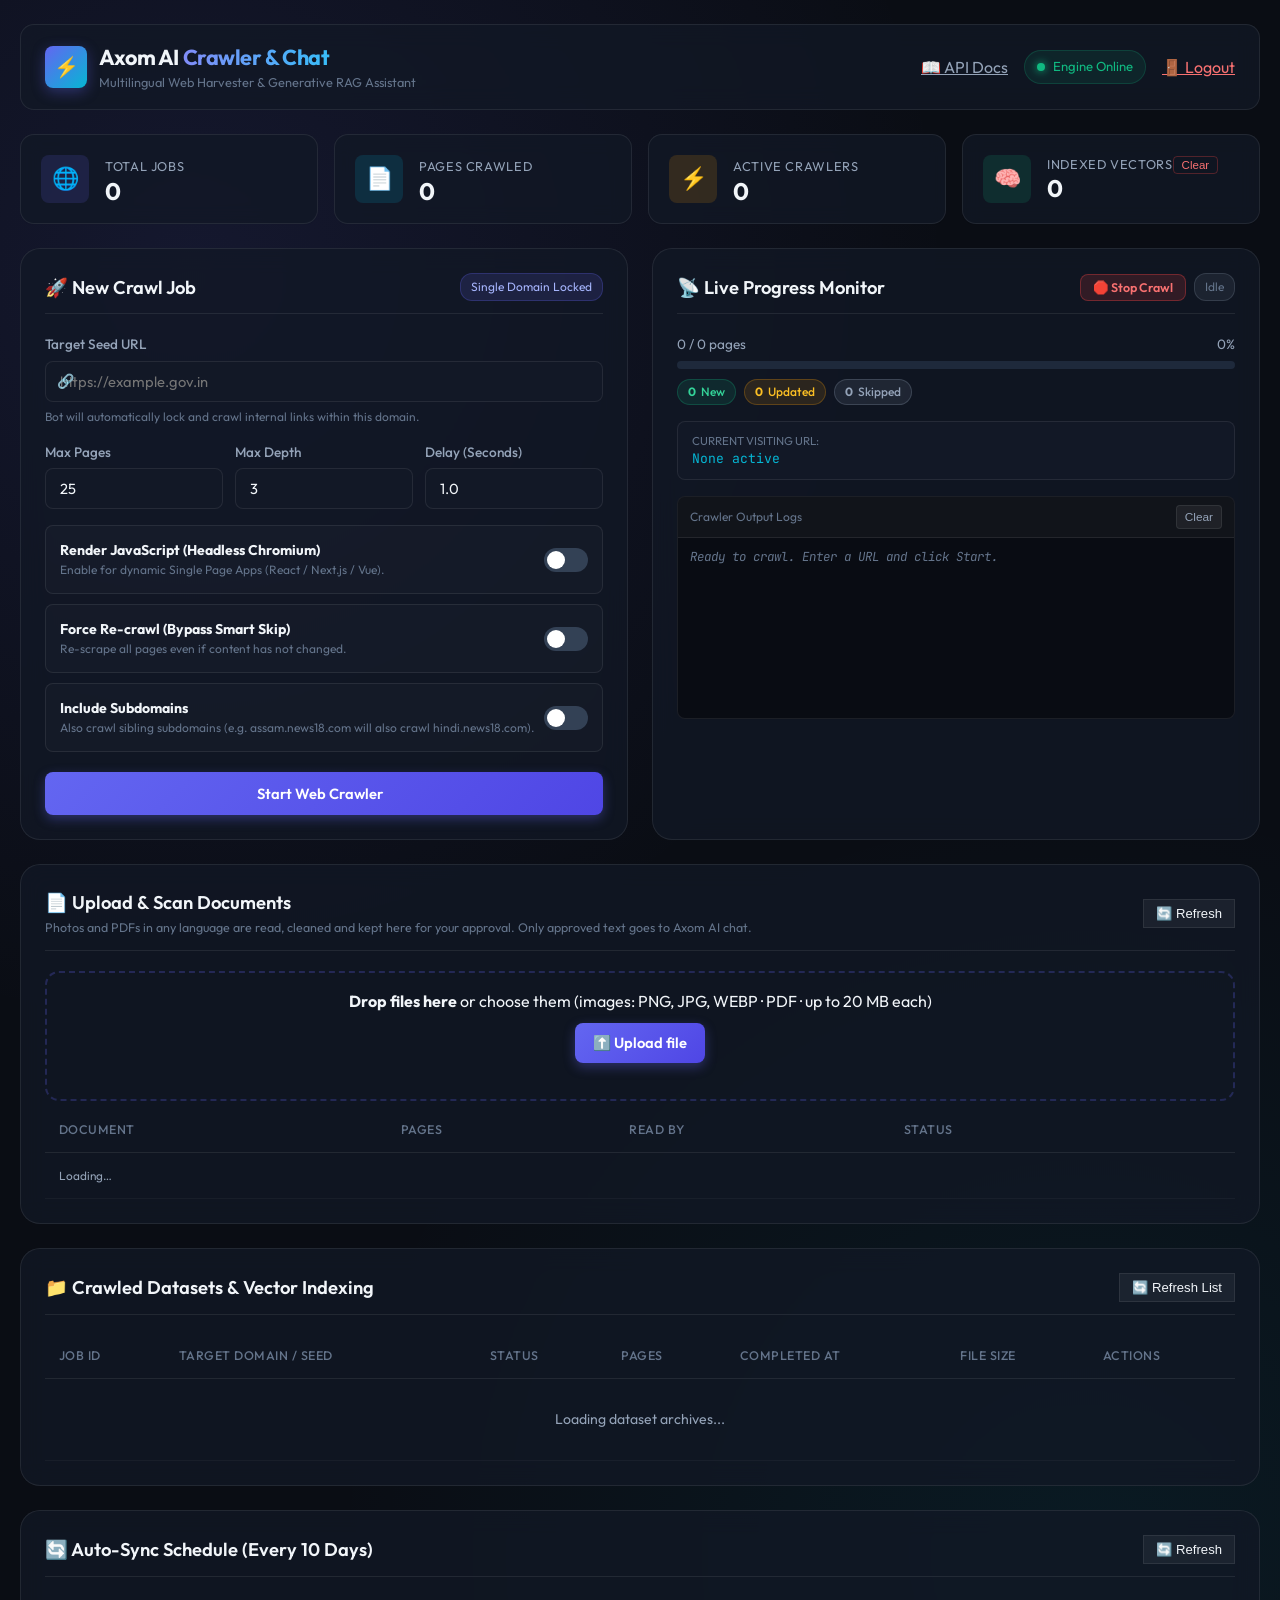
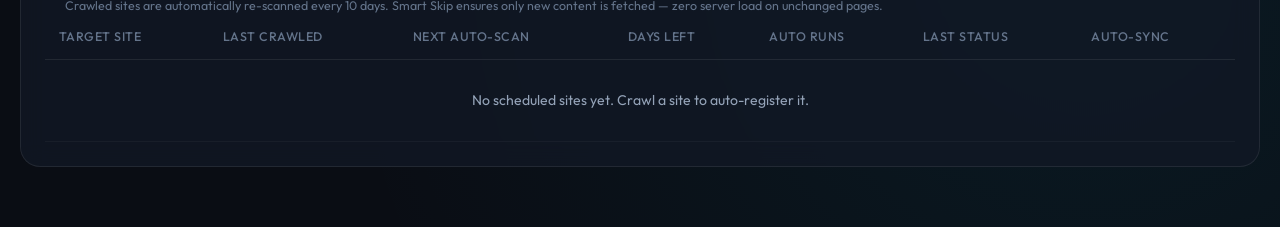
==== commit 8380ed1b: "Upload & Scan Documents: images/PDFs -> text (Gemini, OpenAI, Tesseract) -> admin approval -> Axom A" ====
--- a/static/index.html
+++ b/static/index.html
@@ -192,6 +192,47 @@
                 </div>
             </section>
         </div>
+        <!-- Upload & Scan Documents: images / PDFs -> text -> admin approval -> Axom AI chat -->
+        <section class="card doc-card" style="margin-top: 24px;">
+            <div class="card-header">
+                <div>
+                    <h2>📄 Upload &amp; Scan Documents</h2>
+                    <p style="font-size: 0.78rem; color: var(--text-muted); margin-top: 2px;">
+                        Photos and PDFs in any language are read, cleaned and kept here for your approval. Only approved text goes to Axom AI chat.
+                    </p>
+                </div>
+                <button id="docRefreshBtn" class="btn-secondary btn-sm">🔄 Refresh</button>
+            </div>
+
+            <div id="docDrop" class="doc-drop">
+                <p><strong>Drop files here</strong> or choose them (images: PNG, JPG, WEBP · PDF · up to 20 MB each)</p>
+                <div class="doc-buttons">
+                    <label class="btn btn-primary doc-pick" style="width:auto;padding:0 18px">
+                        ⬆️ Upload file
+                        <input id="docUploadInput" type="file" accept="image/png,image/jpeg,image/webp,application/pdf,.pdf" multiple hidden>
+                    </label>
+                    <label class="btn btn-primary doc-pick doc-scan-only" style="width:auto;padding:0 18px">
+                        📷 Scan with camera
+                        <input id="scanInput" type="file" accept="image/*" capture="environment" hidden>
+                    </label>
+                </div>
+                <div id="scanTray" class="scan-tray"></div>
+                <button id="scanSendBtn" class="btn btn-primary hidden" style="width:auto;padding:0 18px">Send pages</button>
+                <p id="docMessage" class="doc-sub" style="margin-top:8px"></p>
+            </div>
+
+            <p id="docWarn" class="doc-sub hidden" style="color:#f59e0b;margin:8px 0"></p>
+            <p id="docUsage" class="doc-sub" style="margin:6px 0"></p>
+
+            <div class="table-container">
+                <table class="data-table">
+                    <thead><tr><th>Document</th><th>Pages</th><th>Read by</th><th>Status</th><th></th></tr></thead>
+                    <tbody id="docRows"><tr><td colspan="5" class="doc-sub">Loading…</td></tr></tbody>
+                </table>
+            </div>
+            <div id="docReview" class="doc-review hidden"></div>
+        </section>
+
         <!-- Bottom: Crawled Datasets Table -->
         <section class="card history-card" style="margin-top: 24px;">
             <div class="card-header">
@@ -276,5 +317,6 @@
     </div>
 
     <script src="/static/app.js"></script>
+    <script src="/static/uploads.js"></script>
 </body>
 </html>
--- a/static/style.css
+++ b/static/style.css
@@ -962,3 +962,29 @@
     background: rgba(239, 68, 68, 0.25);
     color: #ffffff;
 }
+
+/* Upload & Scan Documents */
+.doc-drop { border: 2px dashed var(--border-glow); border-radius: var(--radius-md); padding: 16px; text-align: center; margin-bottom: 8px; transition: var(--transition); }
+.doc-drop.drag { background: rgba(99, 102, 241, 0.1); border-color: var(--accent-primary); }
+.doc-buttons { display: flex; gap: 10px; justify-content: center; flex-wrap: wrap; margin-top: 10px; }
+.doc-pick { cursor: pointer; display: inline-flex; align-items: center; min-height: 40px; }
+.doc-scan-only { display: none; }
+@media (pointer: coarse), (max-width: 760px) { .doc-scan-only { display: inline-flex; } .doc-drop > p:first-child { display: none; } }
+.doc-sub { font-size: 0.74rem; color: var(--text-muted); }
+.doc-actions { white-space: nowrap; text-align: right; }
+.scan-tray { display: flex; flex-wrap: wrap; gap: 8px; justify-content: center; margin: 10px 0; }
+.scan-thumb { position: relative; width: 70px; height: 90px; border-radius: 6px; overflow: hidden; border: 1px solid var(--border-color); }
+.scan-thumb img { width: 100%; height: 100%; object-fit: cover; }
+.scan-thumb span { position: absolute; left: 3px; bottom: 3px; background: rgba(0,0,0,.65); color: #fff; font-size: .7rem; padding: 0 5px; border-radius: 4px; }
+.scan-thumb button { position: absolute; right: 2px; top: 2px; background: rgba(0,0,0,.65); color: #fff; border: 0; border-radius: 50%; width: 20px; height: 20px; cursor: pointer; font-size: .7rem; }
+.doc-review { margin-top: 14px; border: 1px solid var(--border-color); border-radius: var(--radius-md); padding: 14px; }
+.doc-review-head { display: flex; justify-content: space-between; align-items: center; margin-bottom: 8px; }
+.doc-page { margin: 10px 0; border: 1px solid var(--border-color); border-radius: var(--radius-sm); }
+.doc-page.doc-flag { border-color: rgba(245, 158, 11, 0.6); }
+.doc-page-head { padding: 6px 10px; font-size: 0.78rem; color: var(--text-secondary); background: rgba(255,255,255,.03); }
+.doc-page-body { display: flex; gap: 10px; padding: 10px; align-items: flex-start; }
+.doc-img { width: 140px; max-height: 200px; object-fit: contain; border-radius: 6px; border: 1px solid var(--border-color); background: #fff; }
+.doc-text { flex: 1; min-height: 150px; resize: vertical; background: var(--bg-input); color: var(--text-primary); border: 1px solid var(--border-color); border-radius: var(--radius-sm); padding: 8px; font: inherit; font-size: 0.85rem; line-height: 1.5; }
+.doc-review-actions { display: flex; gap: 10px; margin-top: 10px; align-items: center; }
+.doc-card .hidden { display: none !important; }
+@media (max-width: 640px) { .doc-page-body { flex-direction: column; } .doc-img { width: 100%; max-height: 260px; } }
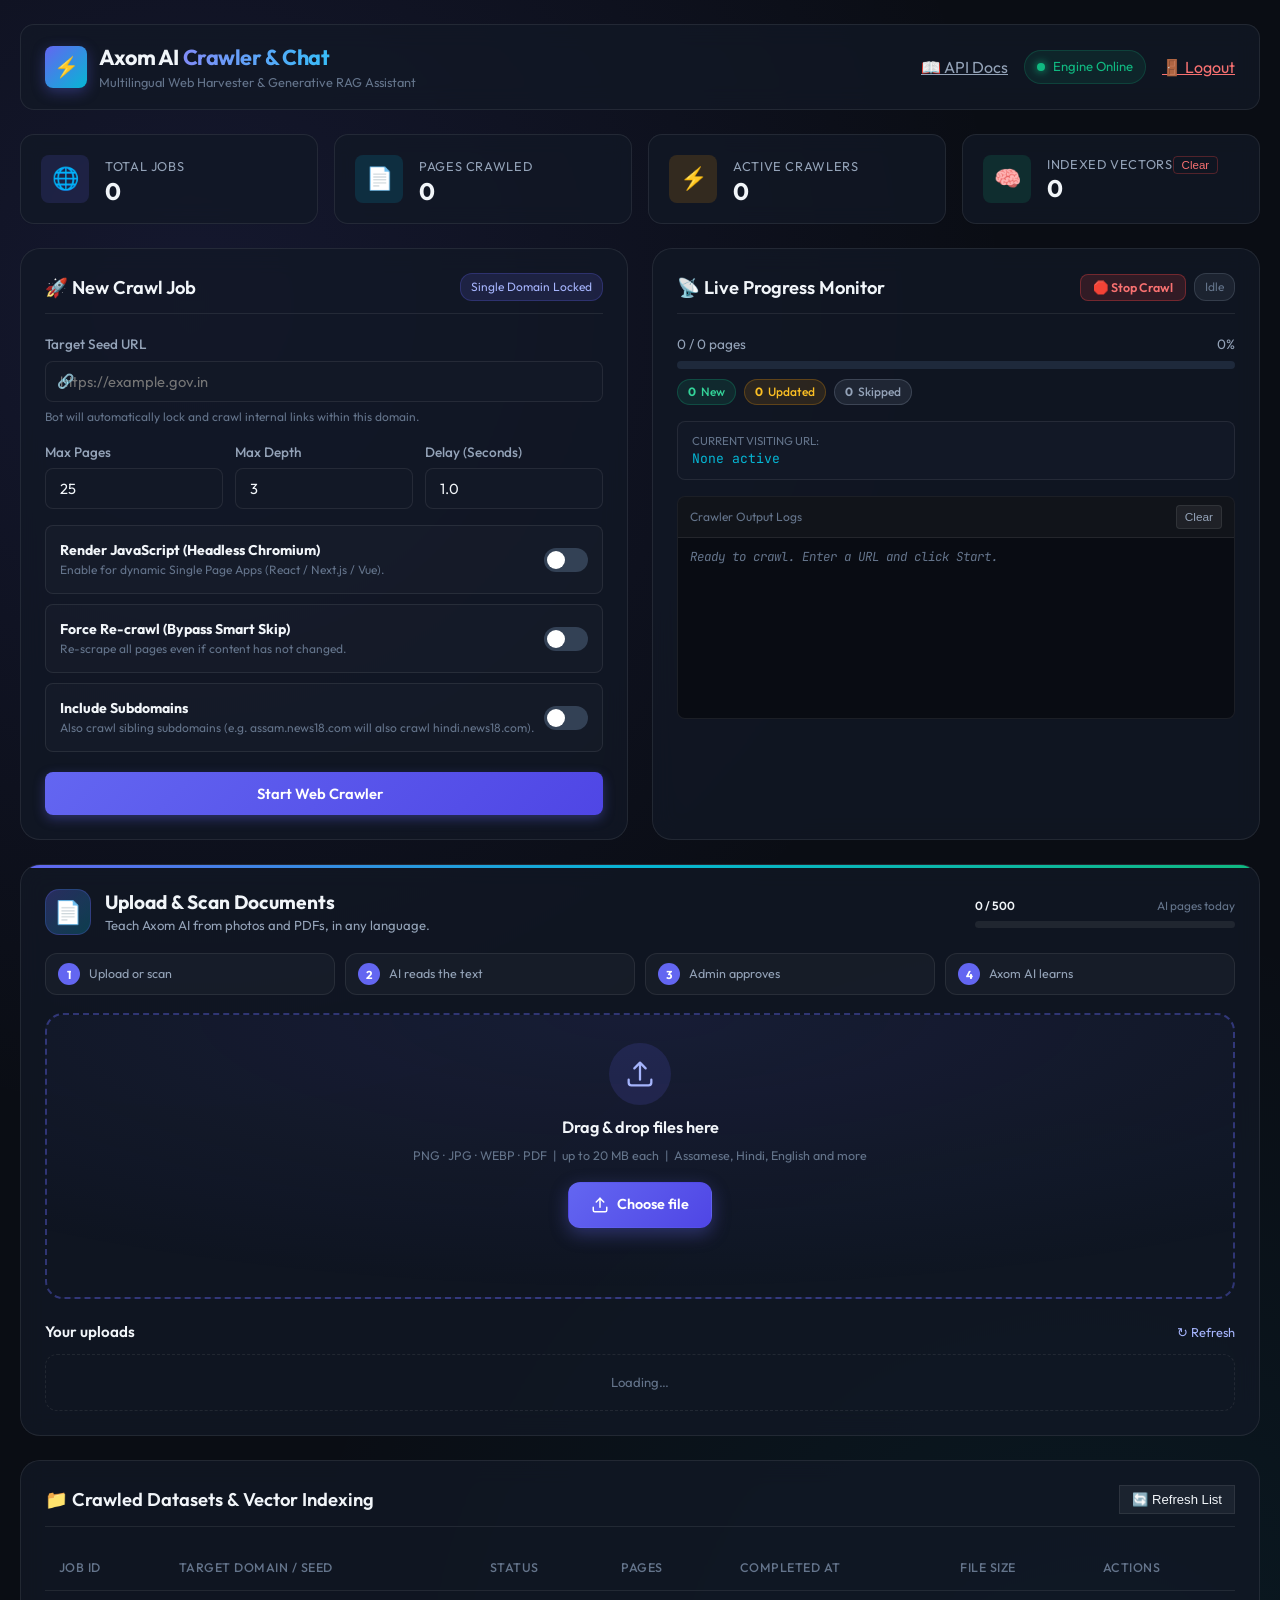
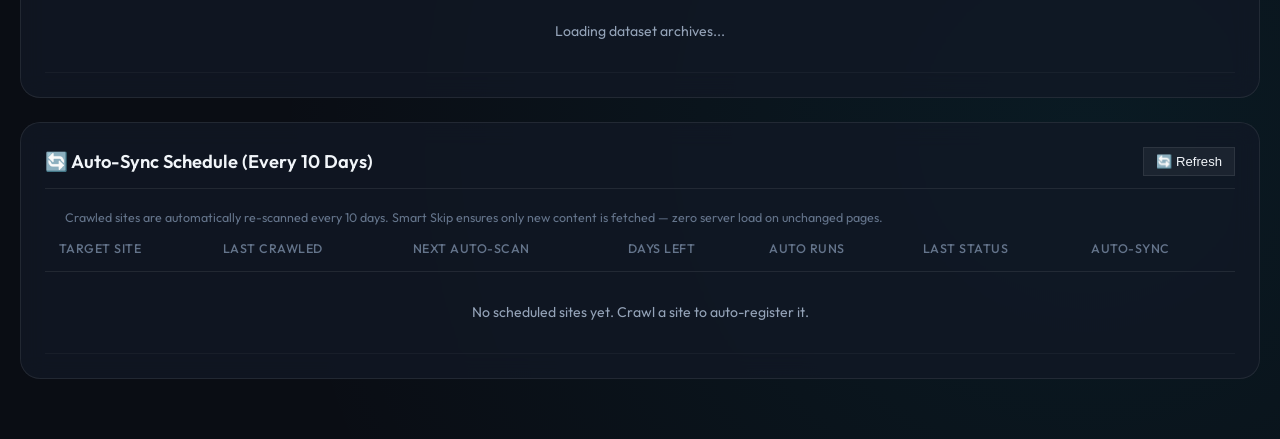
==== commit 765304d0: "Bot: nicer Upload & Scan section; approval moves to the admin panel (token API); record whether the " ====
--- a/static/index.html
+++ b/static/index.html
@@ -192,45 +192,59 @@
                 </div>
             </section>
         </div>
-        <!-- Upload & Scan Documents: images / PDFs -> text -> admin approval -> Axom AI chat -->
+        <!-- Upload & Scan Documents: images / PDFs -> text -> admin approval (Admin Panel > Document Verify) -> Axom AI chat -->
         <section class="card doc-card" style="margin-top: 24px;">
-            <div class="card-header">
-                <div>
-                    <h2>📄 Upload &amp; Scan Documents</h2>
-                    <p style="font-size: 0.78rem; color: var(--text-muted); margin-top: 2px;">
-                        Photos and PDFs in any language are read, cleaned and kept here for your approval. Only approved text goes to Axom AI chat.
-                    </p>
-                </div>
-                <button id="docRefreshBtn" class="btn-secondary btn-sm">🔄 Refresh</button>
-            </div>
+            <div class="doc-head">
+                <div class="doc-title">
+                    <span class="doc-title-icon" aria-hidden="true">📄</span>
+                    <div>
+                        <h2>Upload &amp; Scan Documents</h2>
+                        <p>Teach Axom AI from photos and PDFs, in any language.</p>
+                    </div>
+                </div>
+                <div class="doc-meter" title="Pages read by Gemini / OpenAI today">
+                    <div class="doc-meter-top"><span id="docUsage">0 / 500</span><span>AI pages today</span></div>
+                    <div class="doc-meter-bar"><div id="docMeterFill" style="width:0%"></div></div>
+                </div>
+            </div>
+
+            <ol class="doc-steps">
+                <li><b>1</b><span>Upload or scan</span></li>
+                <li><b>2</b><span>AI reads the text</span></li>
+                <li><b>3</b><span>Admin approves</span></li>
+                <li><b>4</b><span>Axom AI learns</span></li>
+            </ol>
 
             <div id="docDrop" class="doc-drop">
-                <p><strong>Drop files here</strong> or choose them (images: PNG, JPG, WEBP · PDF · up to 20 MB each)</p>
+                <div class="doc-drop-icon" aria-hidden="true">
+                    <svg viewBox="0 0 24 24" width="34" height="34" fill="none" stroke="currentColor" stroke-width="1.6" stroke-linecap="round" stroke-linejoin="round"><path d="M12 16V4m0 0l-4 4m4-4l4 4"/><path d="M4 16v2a2 2 0 002 2h12a2 2 0 002-2v-2"/></svg>
+                </div>
+                <p class="doc-drop-title"><span class="doc-drop-desktop">Drag &amp; drop files here</span><span class="doc-drop-mobile">Add a document</span></p>
+                <p class="doc-drop-hint">PNG · JPG · WEBP · PDF &nbsp;|&nbsp; up to 20 MB each &nbsp;|&nbsp; Assamese, Hindi, English and more</p>
                 <div class="doc-buttons">
-                    <label class="btn btn-primary doc-pick" style="width:auto;padding:0 18px">
-                        ⬆️ Upload file
+                    <label class="doc-btn doc-btn-main">
+                        <svg viewBox="0 0 24 24" width="18" height="18" fill="none" stroke="currentColor" stroke-width="2" stroke-linecap="round" stroke-linejoin="round"><path d="M21 15v4a2 2 0 01-2 2H5a2 2 0 01-2-2v-4"/><path d="M17 8l-5-5-5 5"/><path d="M12 3v12"/></svg>
+                        Choose file
                         <input id="docUploadInput" type="file" accept="image/png,image/jpeg,image/webp,application/pdf,.pdf" multiple hidden>
                     </label>
-                    <label class="btn btn-primary doc-pick doc-scan-only" style="width:auto;padding:0 18px">
-                        📷 Scan with camera
+                    <label class="doc-btn doc-btn-scan doc-scan-only">
+                        <svg viewBox="0 0 24 24" width="18" height="18" fill="none" stroke="currentColor" stroke-width="2" stroke-linecap="round" stroke-linejoin="round"><path d="M23 19a2 2 0 01-2 2H3a2 2 0 01-2-2V8a2 2 0 012-2h4l2-3h6l2 3h4a2 2 0 012 2z"/><circle cx="12" cy="13" r="4"/></svg>
+                        Scan with camera
                         <input id="scanInput" type="file" accept="image/*" capture="environment" hidden>
                     </label>
                 </div>
                 <div id="scanTray" class="scan-tray"></div>
-                <button id="scanSendBtn" class="btn btn-primary hidden" style="width:auto;padding:0 18px">Send pages</button>
-                <p id="docMessage" class="doc-sub" style="margin-top:8px"></p>
-            </div>
-
-            <p id="docWarn" class="doc-sub hidden" style="color:#f59e0b;margin:8px 0"></p>
-            <p id="docUsage" class="doc-sub" style="margin:6px 0"></p>
-
-            <div class="table-container">
-                <table class="data-table">
-                    <thead><tr><th>Document</th><th>Pages</th><th>Read by</th><th>Status</th><th></th></tr></thead>
-                    <tbody id="docRows"><tr><td colspan="5" class="doc-sub">Loading…</td></tr></tbody>
-                </table>
-            </div>
-            <div id="docReview" class="doc-review hidden"></div>
+                <button id="scanSendBtn" class="doc-btn doc-btn-main hidden" type="button">Send pages</button>
+                <p id="docMessage" class="doc-message" role="status"></p>
+            </div>
+
+            <p id="docWarn" class="doc-warn hidden"></p>
+
+            <div class="doc-list-head">
+                <h3>Your uploads</h3>
+                <button id="docRefreshBtn" class="doc-link" type="button">↻ Refresh</button>
+            </div>
+            <div id="docRows" class="doc-list"><p class="doc-empty">Loading…</p></div>
         </section>
 
         <!-- Bottom: Crawled Datasets Table -->
--- a/static/style.css
+++ b/static/style.css
@@ -964,27 +964,79 @@
 }
 
 /* Upload & Scan Documents */
-.doc-drop { border: 2px dashed var(--border-glow); border-radius: var(--radius-md); padding: 16px; text-align: center; margin-bottom: 8px; transition: var(--transition); }
-.doc-drop.drag { background: rgba(99, 102, 241, 0.1); border-color: var(--accent-primary); }
-.doc-buttons { display: flex; gap: 10px; justify-content: center; flex-wrap: wrap; margin-top: 10px; }
-.doc-pick { cursor: pointer; display: inline-flex; align-items: center; min-height: 40px; }
+.doc-card { position: relative; display: flow-root; clear: both; overflow: hidden; }
+.doc-card::before { content: ""; position: absolute; inset: 0 0 auto 0; height: 3px; background: linear-gradient(90deg, #6366f1, #06b6d4, #10b981); }
+.doc-card .hidden { display: none !important; }
+.doc-head { display: flex; justify-content: space-between; align-items: center; gap: 20px; flex-wrap: wrap; margin-bottom: 18px; }
+.doc-title { display: flex; align-items: center; gap: 14px; min-width: 0; }
+.doc-title-icon { flex: none; width: 46px; height: 46px; display: grid; place-items: center; font-size: 1.4rem; border-radius: 14px; background: linear-gradient(135deg, rgba(99,102,241,.3), rgba(6,182,212,.25)); border: 1px solid var(--border-glow); }
+.doc-title h2 { font-size: 1.2rem; font-weight: 700; line-height: 1.25; }
+.doc-title p { font-size: .82rem; color: var(--text-secondary); margin-top: 2px; }
+.doc-meter { min-width: 210px; flex: 0 1 260px; }
+.doc-meter-top { display: flex; justify-content: space-between; gap: 10px; font-size: .74rem; color: var(--text-muted); margin-bottom: 6px; }
+.doc-meter-top span:first-child { color: var(--text-primary); font-weight: 600; }
+.doc-meter-bar { height: 7px; border-radius: 99px; background: rgba(255,255,255,.07); overflow: hidden; }
+.doc-meter-bar > div { height: 100%; border-radius: 99px; background: linear-gradient(90deg, #6366f1, #06b6d4); transition: width .5s; }
+.doc-meter-bar > div.high { background: linear-gradient(90deg, #f59e0b, #f43f5e); }
+
+.doc-steps { list-style: none; display: grid; grid-template-columns: repeat(4, 1fr); gap: 10px; margin: 0 0 18px; padding: 0; }
+.doc-steps li { display: flex; align-items: center; gap: 9px; padding: 9px 12px; border-radius: 12px; background: rgba(255,255,255,.03); border: 1px solid var(--border-color); font-size: .78rem; color: var(--text-secondary); min-width: 0; }
+.doc-steps b { flex: none; width: 22px; height: 22px; display: grid; place-items: center; border-radius: 50%; font-size: .72rem; color: #fff; background: var(--accent-primary); }
+.doc-steps span { overflow-wrap: anywhere; }
+
+.doc-drop { text-align: center; padding: 28px 18px; border-radius: 18px; border: 2px dashed rgba(99,102,241,.4); background: radial-gradient(120% 140% at 50% 0%, rgba(99,102,241,.1), transparent 70%); transition: var(--transition); }
+.doc-drop.drag { border-color: var(--accent-cyan); background: rgba(6,182,212,.12); }
+.doc-drop-icon { width: 62px; height: 62px; margin: 0 auto 10px; display: grid; place-items: center; border-radius: 50%; color: #a5b4fc; background: rgba(99,102,241,.15); }
+.doc-drop-title { font-size: 1.02rem; font-weight: 600; }
+.doc-drop-mobile { display: none; }
+.doc-drop-hint { font-size: .78rem; color: var(--text-muted); margin: 6px 0 16px; line-height: 1.6; }
+.doc-buttons { display: flex; gap: 12px; justify-content: center; flex-wrap: wrap; }
+.doc-btn { display: inline-flex; align-items: center; justify-content: center; gap: 8px; padding: 11px 22px; border-radius: 12px; font: inherit; font-weight: 600; font-size: .9rem; cursor: pointer; border: 1px solid transparent; transition: var(--transition); color: #fff; }
+.doc-btn-main { background: linear-gradient(135deg, #6366f1, #4f46e5); box-shadow: 0 6px 18px rgba(99,102,241,.35); }
+.doc-btn-main:hover { transform: translateY(-1px); box-shadow: 0 8px 22px rgba(99,102,241,.5); }
+.doc-btn-scan { background: linear-gradient(135deg, #06b6d4, #0891b2); box-shadow: 0 6px 18px rgba(6,182,212,.3); }
 .doc-scan-only { display: none; }
-@media (pointer: coarse), (max-width: 760px) { .doc-scan-only { display: inline-flex; } .doc-drop > p:first-child { display: none; } }
-.doc-sub { font-size: 0.74rem; color: var(--text-muted); }
-.doc-actions { white-space: nowrap; text-align: right; }
-.scan-tray { display: flex; flex-wrap: wrap; gap: 8px; justify-content: center; margin: 10px 0; }
-.scan-thumb { position: relative; width: 70px; height: 90px; border-radius: 6px; overflow: hidden; border: 1px solid var(--border-color); }
+.doc-message { min-height: 1.2em; margin-top: 12px; font-size: .8rem; color: var(--text-secondary); }
+.doc-message.bad { color: #fb7185; }
+.doc-warn { margin-top: 12px; padding: 9px 12px; border-radius: 10px; font-size: .78rem; color: #fbbf24; background: rgba(245,158,11,.08); border: 1px solid rgba(245,158,11,.25); }
+
+.scan-tray { display: flex; flex-wrap: wrap; gap: 10px; justify-content: center; margin: 14px 0 6px; }
+.scan-thumb { position: relative; width: 72px; height: 92px; border-radius: 10px; overflow: hidden; border: 1px solid var(--border-color); }
 .scan-thumb img { width: 100%; height: 100%; object-fit: cover; }
-.scan-thumb span { position: absolute; left: 3px; bottom: 3px; background: rgba(0,0,0,.65); color: #fff; font-size: .7rem; padding: 0 5px; border-radius: 4px; }
-.scan-thumb button { position: absolute; right: 2px; top: 2px; background: rgba(0,0,0,.65); color: #fff; border: 0; border-radius: 50%; width: 20px; height: 20px; cursor: pointer; font-size: .7rem; }
-.doc-review { margin-top: 14px; border: 1px solid var(--border-color); border-radius: var(--radius-md); padding: 14px; }
-.doc-review-head { display: flex; justify-content: space-between; align-items: center; margin-bottom: 8px; }
-.doc-page { margin: 10px 0; border: 1px solid var(--border-color); border-radius: var(--radius-sm); }
-.doc-page.doc-flag { border-color: rgba(245, 158, 11, 0.6); }
-.doc-page-head { padding: 6px 10px; font-size: 0.78rem; color: var(--text-secondary); background: rgba(255,255,255,.03); }
-.doc-page-body { display: flex; gap: 10px; padding: 10px; align-items: flex-start; }
-.doc-img { width: 140px; max-height: 200px; object-fit: contain; border-radius: 6px; border: 1px solid var(--border-color); background: #fff; }
-.doc-text { flex: 1; min-height: 150px; resize: vertical; background: var(--bg-input); color: var(--text-primary); border: 1px solid var(--border-color); border-radius: var(--radius-sm); padding: 8px; font: inherit; font-size: 0.85rem; line-height: 1.5; }
-.doc-review-actions { display: flex; gap: 10px; margin-top: 10px; align-items: center; }
-.doc-card .hidden { display: none !important; }
-@media (max-width: 640px) { .doc-page-body { flex-direction: column; } .doc-img { width: 100%; max-height: 260px; } }
+.scan-thumb span { position: absolute; left: 4px; bottom: 4px; background: rgba(0,0,0,.7); color: #fff; font-size: .68rem; padding: 0 6px; border-radius: 6px; }
+.scan-thumb button { position: absolute; right: 3px; top: 3px; background: rgba(0,0,0,.7); color: #fff; border: 0; border-radius: 50%; width: 20px; height: 20px; cursor: pointer; font-size: .68rem; }
+
+.doc-list-head { display: flex; justify-content: space-between; align-items: center; margin: 22px 0 10px; }
+.doc-list-head h3 { font-size: .95rem; font-weight: 600; }
+.doc-link { background: none; border: 0; color: #a5b4fc; font: inherit; font-size: .8rem; cursor: pointer; }
+.doc-link:hover { color: #fff; }
+.doc-list { display: grid; grid-template-columns: repeat(auto-fill, minmax(280px, 1fr)); gap: 12px; }
+.doc-empty { grid-column: 1 / -1; padding: 18px; text-align: center; font-size: .82rem; color: var(--text-muted); border: 1px dashed var(--border-color); border-radius: 12px; }
+.doc-item { min-width: 0; padding: 14px; border-radius: 14px; background: rgba(255,255,255,.03); border: 1px solid var(--border-color); display: flex; flex-direction: column; gap: 9px; }
+.doc-item-top { display: flex; align-items: flex-start; gap: 11px; min-width: 0; }
+.doc-item-icon { flex: none; width: 38px; height: 38px; display: grid; place-items: center; border-radius: 10px; font-size: 1.1rem; background: rgba(99,102,241,.14); }
+.doc-item-name { font-weight: 600; font-size: .9rem; overflow-wrap: anywhere; line-height: 1.3; }
+.doc-item-sub { font-size: .72rem; color: var(--text-muted); margin-top: 2px; }
+.doc-pill { align-self: flex-start; font-size: .72rem; font-weight: 600; padding: 3px 10px; border-radius: 99px; border: 1px solid transparent; }
+.doc-pill.processing { color: #38bdf8; background: rgba(6,182,212,.12); border-color: rgba(6,182,212,.3); }
+.doc-pill.review { color: #fbbf24; background: rgba(245,158,11,.12); border-color: rgba(245,158,11,.3); }
+.doc-pill.approved { color: #34d399; background: rgba(16,185,129,.12); border-color: rgba(16,185,129,.3); }
+.doc-pill.rejected, .doc-pill.failed { color: #fb7185; background: rgba(244,63,94,.12); border-color: rgba(244,63,94,.3); }
+.doc-chips { display: flex; flex-wrap: wrap; gap: 6px; }
+.doc-chip { font-size: .7rem; padding: 2px 8px; border-radius: 8px; background: rgba(255,255,255,.06); color: var(--text-secondary); }
+.doc-chip.warn { background: rgba(245,158,11,.14); color: #fbbf24; }
+.doc-note { font-size: .74rem; color: var(--text-muted); line-height: 1.5; }
+.doc-note.err { color: #fb7185; }
+.doc-shimmer { height: 4px; border-radius: 4px; background: linear-gradient(90deg, rgba(99,102,241,.1), rgba(99,102,241,.7), rgba(99,102,241,.1)); background-size: 200% 100%; animation: doc-shimmer 1.2s linear infinite; }
+@keyframes doc-shimmer { from { background-position: 200% 0; } to { background-position: -200% 0; } }
+
+@media (pointer: coarse), (max-width: 760px) {
+    .doc-scan-only { display: inline-flex; }
+    .doc-drop-desktop { display: none; }
+    .doc-drop-mobile { display: inline; }
+}
+@media (max-width: 760px) {
+    .doc-steps { grid-template-columns: repeat(2, 1fr); }
+    .doc-meter { flex: 1 1 100%; }
+    .doc-buttons .doc-btn { flex: 1 1 100%; }
+}
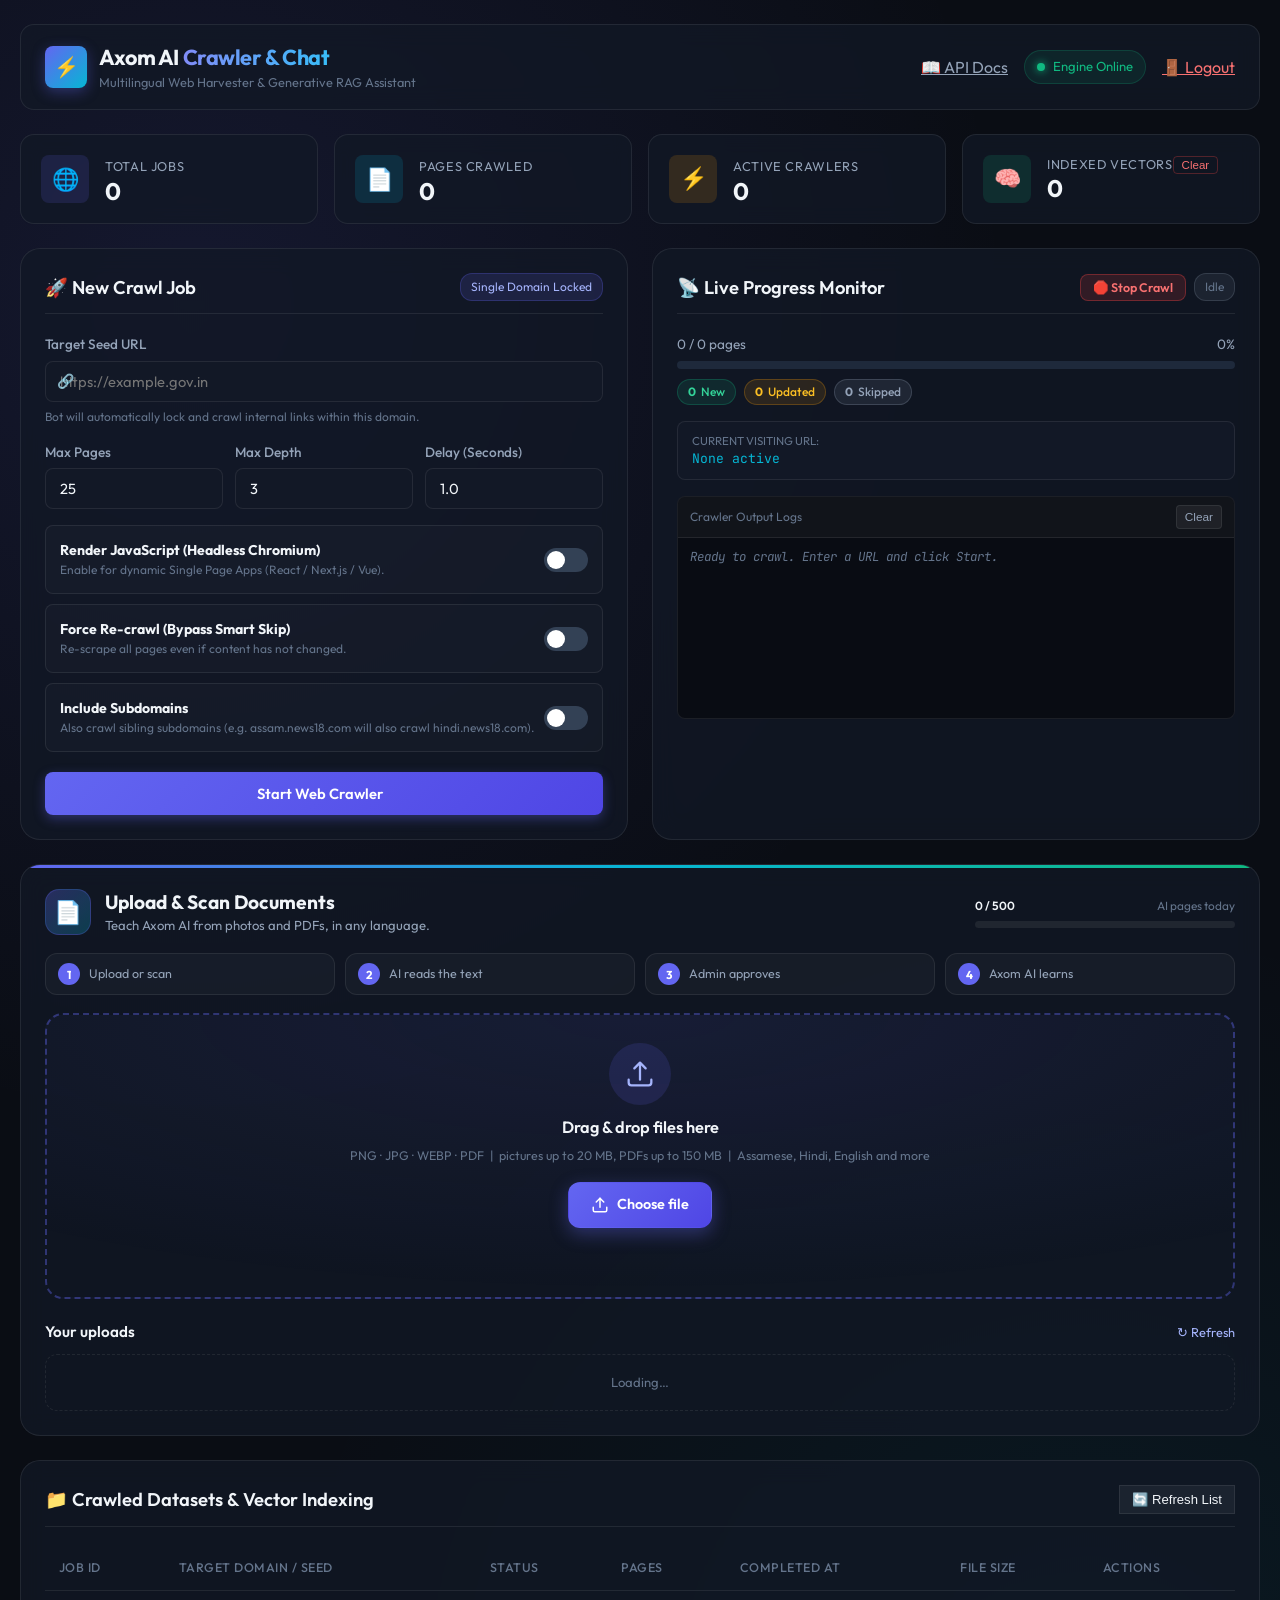
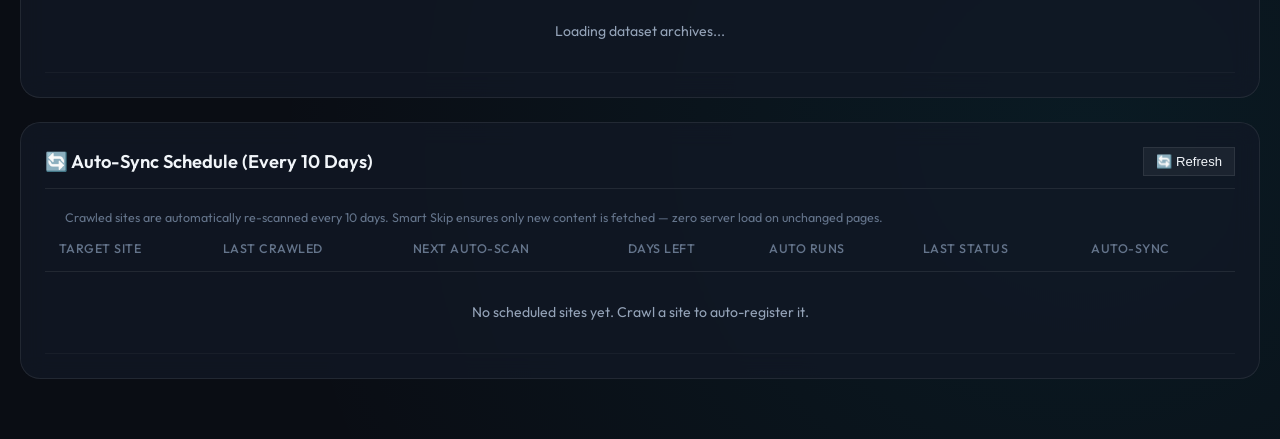
==== commit 909bdbbf: "Uploads: PDFs up to 150 MB (sent in 8 MB pieces), pictures up to 20 MB, PDFs up to 600 pages Co-Auth" ====
--- a/static/index.html
+++ b/static/index.html
@@ -220,7 +220,7 @@
                     <svg viewBox="0 0 24 24" width="34" height="34" fill="none" stroke="currentColor" stroke-width="1.6" stroke-linecap="round" stroke-linejoin="round"><path d="M12 16V4m0 0l-4 4m4-4l4 4"/><path d="M4 16v2a2 2 0 002 2h12a2 2 0 002-2v-2"/></svg>
                 </div>
                 <p class="doc-drop-title"><span class="doc-drop-desktop">Drag &amp; drop files here</span><span class="doc-drop-mobile">Add a document</span></p>
-                <p class="doc-drop-hint">PNG · JPG · WEBP · PDF &nbsp;|&nbsp; up to 20 MB each &nbsp;|&nbsp; Assamese, Hindi, English and more</p>
+                <p class="doc-drop-hint">PNG · JPG · WEBP · PDF &nbsp;|&nbsp; pictures up to 20 MB, PDFs up to 150 MB &nbsp;|&nbsp; Assamese, Hindi, English and more</p>
                 <div class="doc-buttons">
                     <label class="doc-btn doc-btn-main">
                         <svg viewBox="0 0 24 24" width="18" height="18" fill="none" stroke="currentColor" stroke-width="2" stroke-linecap="round" stroke-linejoin="round"><path d="M21 15v4a2 2 0 01-2 2H5a2 2 0 01-2-2v-4"/><path d="M17 8l-5-5-5 5"/><path d="M12 3v12"/></svg>
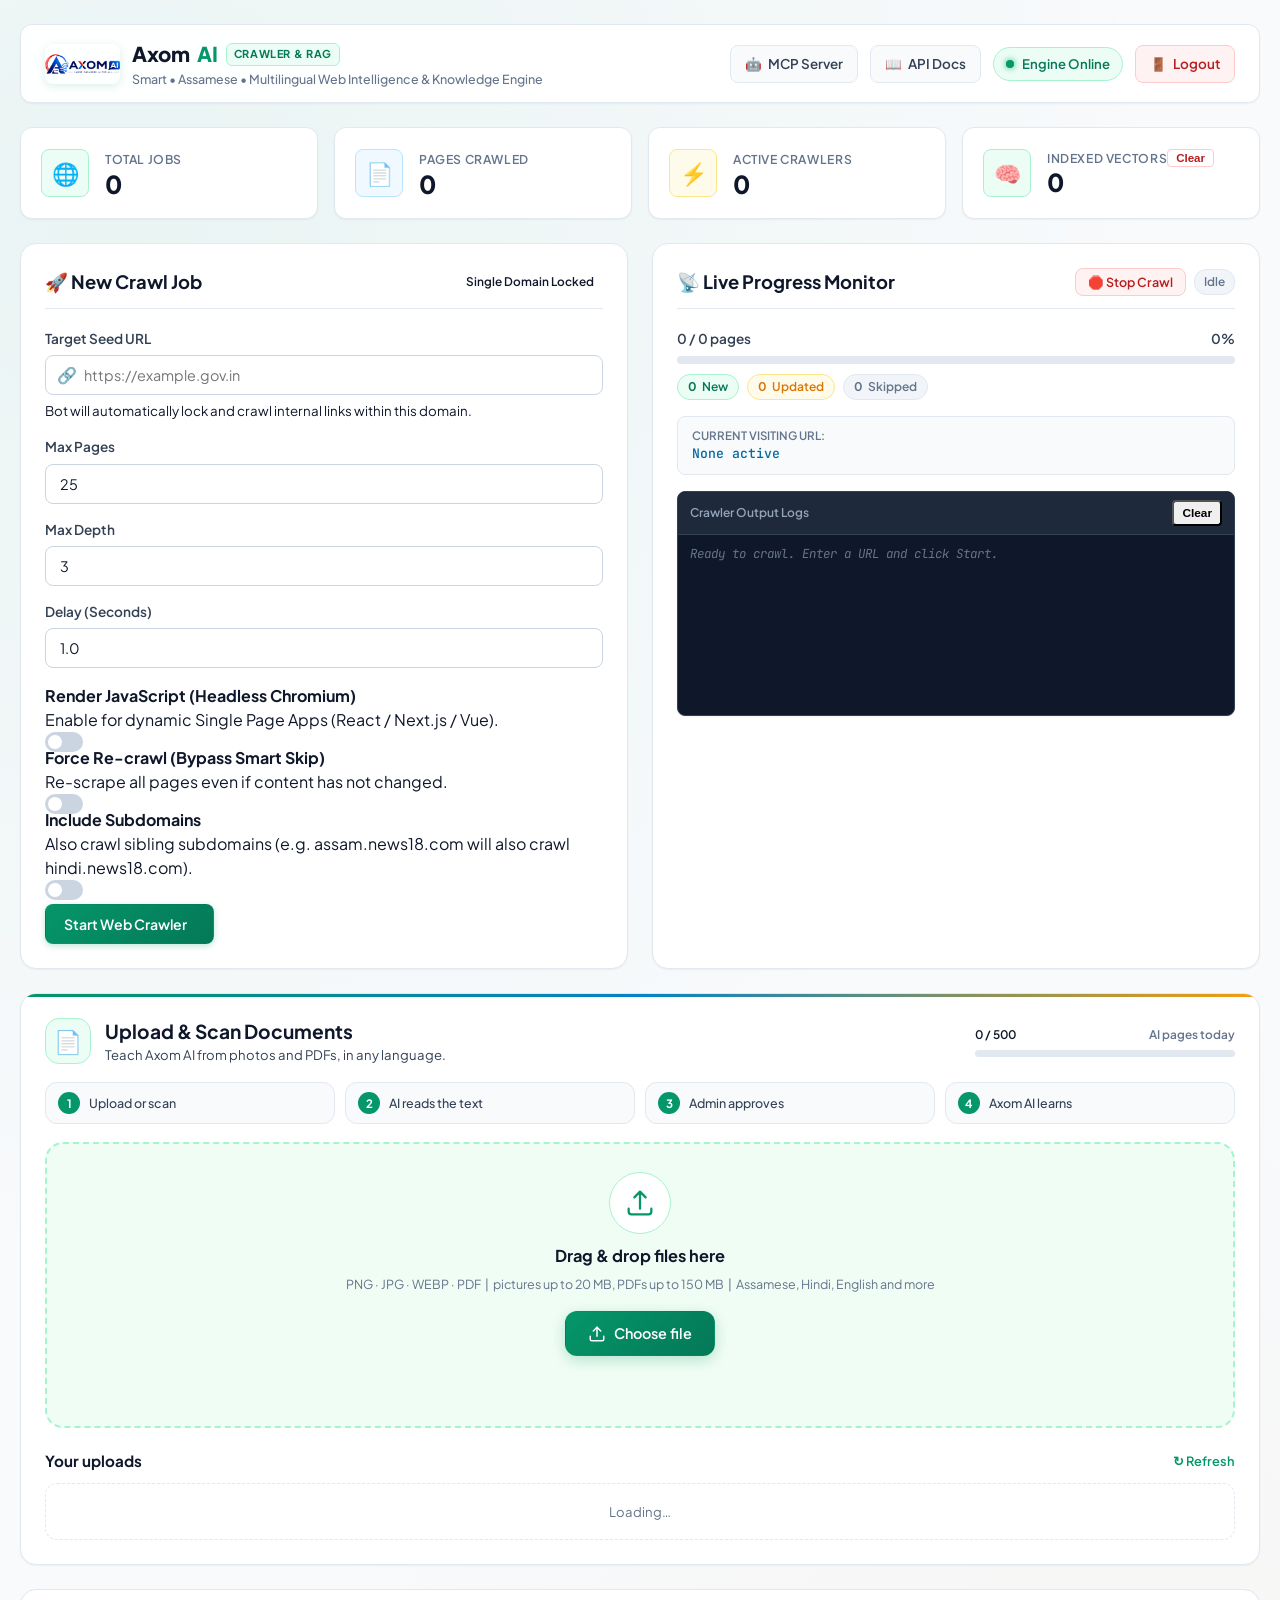
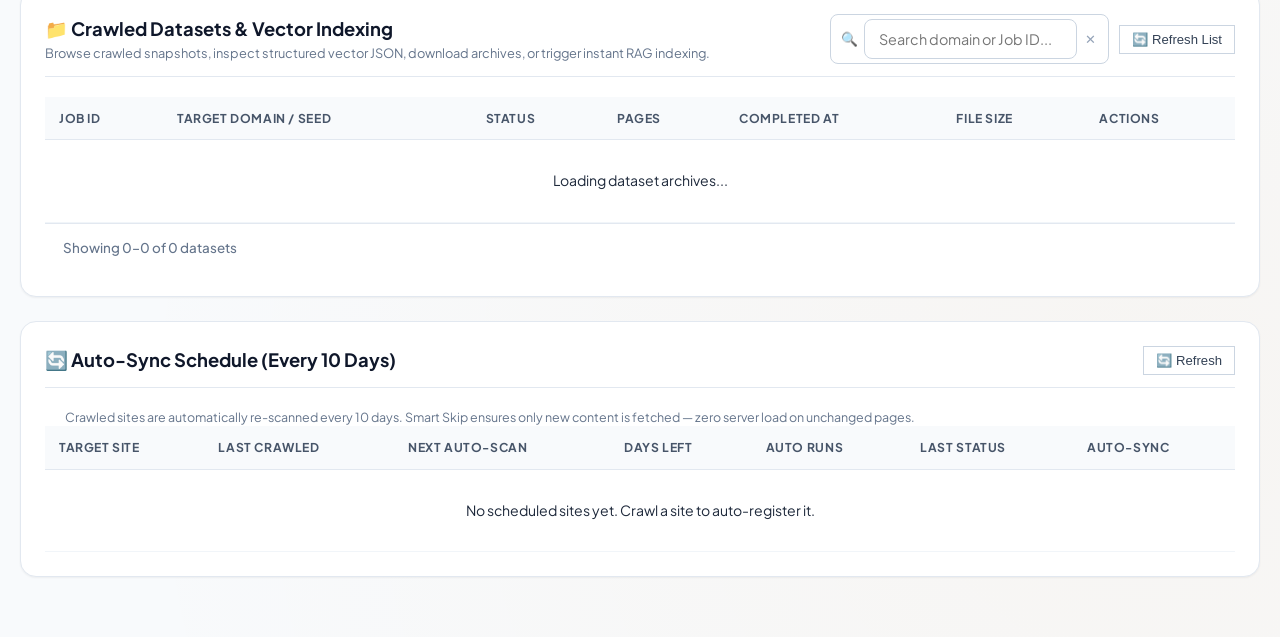
==== commit 0f09b132: "feat(ui): implement official Axom AI light theme, logo assets, dataset pagination and live search" ====
--- a/static/index.html
+++ b/static/index.html
@@ -4,10 +4,12 @@
     <meta charset="UTF-8">
     <meta name="viewport" content="width=device-width, initial-scale=1.0">
     <title>Axom AI — Web Crawler & Generative RAG</title>
+    <!-- Favicon -->
+    <link rel="icon" type="image/svg+xml" href="/static/favicon.svg">
     <!-- Google Fonts -->
     <link rel="preconnect" href="https://fonts.googleapis.com">
     <link rel="preconnect" href="https://fonts.gstatic.com" crossorigin>
-    <link href="https://fonts.googleapis.com/css2?family=Outfit:wght@400;500;600;700&family=JetBrains+Mono:wght@400;500&display=swap" rel="stylesheet">
+    <link href="https://fonts.googleapis.com/css2?family=Plus+Jakarta+Sans:wght@400;500;600;700;800&family=Outfit:wght@400;500;600;700&family=JetBrains+Mono:wght@400;500&display=swap" rel="stylesheet">
     <link rel="stylesheet" href="/static/style.css">
 </head>
 <body>
@@ -15,20 +17,25 @@
         <!-- Header -->
         <header class="navbar">
             <div class="brand">
-                <div class="brand-icon">⚡</div>
-                <div class="brand-text">
-                    <h1>Axom AI <span>Crawler & Chat</span></h1>
-                    <p class="subtitle">Multilingual Web Harvester & Generative RAG Assistant</p>
-                </div>
+                <a href="/" class="brand-link">
+                    <img src="/static/axom-brand-logo.png" alt="Axom AI" class="brand-logo-img">
+                    <div class="brand-text">
+                        <h1>Axom <span class="brand-highlight">AI</span> <span class="brand-badge">Crawler &amp; RAG</span></h1>
+                        <p class="subtitle">Smart • Assamese • Multilingual Web Intelligence &amp; Knowledge Engine</p>
+                    </div>
+                </a>
             </div>
             <div class="nav-actions">
+                <a href="/api/mcp" target="_blank" class="nav-btn btn-ghost" title="Model Context Protocol Endpoint">
+                    <span class="icon">🤖</span> MCP Server
+                </a>
                 <a href="/docs" target="_blank" class="nav-btn btn-ghost">
                     <span class="icon">📖</span> API Docs
                 </a>
                 <span class="status-indicator live">
                     <span class="pulse-dot"></span> Engine Online
                 </span>
-                <a href="/logout" class="nav-btn btn-ghost" style="color:#f87171">
+                <a href="/logout" class="nav-btn btn-ghost btn-logout">
                     <span class="icon">🚪</span> Logout
                 </a>
             </div>
@@ -250,10 +257,20 @@
         <!-- Bottom: Crawled Datasets Table -->
         <section class="card history-card" style="margin-top: 24px;">
             <div class="card-header">
-                <h2>📁 Crawled Datasets & Vector Indexing</h2>
-                <button id="refreshJobsBtn" class="btn-secondary btn-sm">
-                    🔄 Refresh List
-                </button>
+                <div>
+                    <h2>📁 Crawled Datasets &amp; Vector Indexing</h2>
+                    <p class="section-subtitle">Browse crawled snapshots, inspect structured vector JSON, download archives, or trigger instant RAG indexing.</p>
+                </div>
+                <div class="header-controls">
+                    <div class="search-box">
+                        <span class="search-icon">🔍</span>
+                        <input type="text" id="jobsSearchInput" class="table-search-input" placeholder="Search domain or Job ID...">
+                        <button id="clearJobsSearchBtn" class="search-clear-btn hidden" title="Clear search">✕</button>
+                    </div>
+                    <button id="refreshJobsBtn" class="btn-secondary btn-sm">
+                        🔄 Refresh List
+                    </button>
+                </div>
             </div>
 
             <div class="table-container">
@@ -275,6 +292,14 @@
                         </tr>
                     </tbody>
                 </table>
+            </div>
+
+            <!-- Step-by-Step Pagination Bar -->
+            <div id="jobsPagination" class="pagination-bar">
+                <div class="pagination-info" id="jobsPaginationInfo">Showing 0–0 of 0 datasets</div>
+                <div class="pagination-controls" id="jobsPaginationControls">
+                    <!-- Dynamic page buttons rendered here -->
+                </div>
             </div>
         </section>
 
--- a/static/style.css
+++ b/static/style.css
@@ -1,25 +1,28 @@
 :root {
-    --bg-base: #0a0d14;
-    --bg-card: rgba(18, 24, 38, 0.75);
-    --bg-card-hover: rgba(26, 35, 55, 0.85);
-    --bg-input: #121826;
-    --border-color: rgba(255, 255, 255, 0.08);
-    --border-glow: rgba(99, 102, 241, 0.25);
+    --bg-base: #f8fafc;
+    --bg-card: #ffffff;
+    --bg-card-hover: #ffffff;
+    --bg-input: #ffffff;
+    --border-color: #e2e8f0;
+    --border-glow: rgba(5, 150, 105, 0.25);
     
-    --text-primary: #f1f5f9;
-    --text-secondary: #94a3b8;
+    --text-primary: #0f172a;
+    --text-secondary: #334155;
     --text-muted: #64748b;
     
-    --accent-primary: #6366f1;
-    --accent-primary-hover: #4f46e5;
-    --accent-cyan: #06b6d4;
-    --accent-emerald: #10b981;
-    --accent-amber: #f59e0b;
-    --accent-rose: #f43f5e;
+    --accent-primary: #059669;
+    --accent-primary-hover: #047857;
+    --accent-cyan: #0284c7;
+    --accent-emerald: #059669;
+    --accent-amber: #d97706;
+    --accent-rose: #e11d48;
     
     --radius-sm: 8px;
-    --radius-md: 14px;
-    --radius-lg: 20px;
+    --radius-md: 12px;
+    --radius-lg: 16px;
+    --shadow-sm: 0 1px 2px 0 rgba(0, 0, 0, 0.05);
+    --shadow-md: 0 4px 6px -1px rgba(0, 0, 0, 0.06), 0 2px 4px -2px rgba(0, 0, 0, 0.04);
+    --shadow-lg: 0 10px 15px -3px rgba(0, 0, 0, 0.08), 0 4px 6px -4px rgba(0, 0, 0, 0.04);
     --transition: all 0.2s cubic-bezier(0.4, 0, 0.2, 1);
 }
 
@@ -29,15 +32,33 @@
     box-sizing: border-box;
 }
 
+/* Custom scrollbar - Axom AI Signature Brand Gradient & Glow */
+::-webkit-scrollbar {
+    width: 8px;
+    height: 8px;
+}
+::-webkit-scrollbar-track {
+    background: #f1f5f9;
+}
+::-webkit-scrollbar-thumb {
+    background: linear-gradient(180deg, #34d399 0%, #059669 50%, #f59e0b 100%);
+    border-radius: 9999px;
+    border: 2px solid #f1f5f9;
+    transition: all 0.2s ease-in-out;
+}
+::-webkit-scrollbar-thumb:hover {
+    background: linear-gradient(180deg, #f59e0b 0%, #059669 50%, #0284c7 100%);
+}
+
 body {
-    font-family: 'Outfit', -apple-system, BlinkMacSystemFont, sans-serif;
+    font-family: 'Plus Jakarta Sans', 'Outfit', -apple-system, BlinkMacSystemFont, 'Segoe UI', Roboto, sans-serif;
     background-color: var(--bg-base);
     color: var(--text-primary);
     line-height: 1.5;
     min-height: 100vh;
     background-image: 
-        radial-gradient(circle at 15% 15%, rgba(99, 102, 241, 0.12) 0%, transparent 40%),
-        radial-gradient(circle at 85% 85%, rgba(6, 182, 212, 0.08) 0%, transparent 40%);
+        radial-gradient(circle at 10% 10%, rgba(5, 150, 105, 0.06) 0%, transparent 45%),
+        radial-gradient(circle at 90% 90%, rgba(217, 119, 6, 0.04) 0%, transparent 45%);
 }
 
 .app-container {
@@ -51,53 +72,109 @@
     display: flex;
     justify-content: space-between;
     align-items: center;
-    padding: 16px 24px;
-    background: var(--bg-card);
+    padding: 14px 24px;
+    background: rgba(255, 255, 255, 0.95);
     backdrop-filter: blur(12px);
     border: 1px solid var(--border-color);
     border-radius: var(--radius-md);
     margin-bottom: 24px;
+    box-shadow: var(--shadow-sm);
 }
 
 .brand {
     display: flex;
     align-items: center;
+}
+
+.brand-link {
+    display: flex;
+    align-items: center;
     gap: 12px;
-}
-
-.brand-icon {
-    width: 42px;
-    height: 42px;
+    text-decoration: none;
+    color: inherit;
+}
+
+.brand-logo-img {
+    height: 40px;
+    width: auto;
+    border-radius: 8px;
+    object-fit: contain;
+    box-shadow: 0 2px 8px rgba(5, 150, 105, 0.15);
+}
+
+.brand-text h1 {
+    font-size: 1.28rem;
+    font-weight: 800;
+    letter-spacing: -0.02em;
+    color: #0f172a;
+    display: flex;
+    align-items: center;
+    gap: 8px;
+}
+
+.brand-highlight {
+    color: #059669;
+}
+
+.brand-badge {
+    font-size: 0.68rem;
+    font-weight: 700;
+    text-transform: uppercase;
+    letter-spacing: 0.06em;
+    background: #ecfdf5;
+    color: #047857;
+    border: 1px solid #a7f3d0;
+    padding: 2px 7px;
+    border-radius: 6px;
+}
+
+.subtitle {
+    font-size: 0.78rem;
+    color: var(--text-muted);
+    font-weight: 500;
+}
+
+.nav-actions {
+    display: flex;
+    align-items: center;
+    gap: 12px;
+}
+
+.nav-btn {
+    display: inline-flex;
+    align-items: center;
+    gap: 6px;
+    padding: 8px 14px;
+    font-size: 0.84rem;
+    font-weight: 600;
     border-radius: var(--radius-sm);
-    background: linear-gradient(135deg, var(--accent-primary), var(--accent-cyan));
-    display: flex;
-    align-items: center;
-    justify-content: center;
-    font-size: 20px;
-    box-shadow: 0 4px 14px rgba(99, 102, 241, 0.35);
-}
-
-.brand-text h1 {
-    font-size: 1.35rem;
-    font-weight: 700;
-    letter-spacing: -0.02em;
-}
-
-.brand-text h1 span {
-    background: linear-gradient(90deg, #818cf8, #38bdf8);
-    -webkit-background-clip: text;
-    -webkit-text-fill-color: transparent;
-}
-
-.subtitle {
-    font-size: 0.8rem;
-    color: var(--text-muted);
-}
-
-.nav-actions {
-    display: flex;
-    align-items: center;
-    gap: 16px;
+    text-decoration: none;
+    transition: var(--transition);
+    cursor: pointer;
+}
+
+.btn-ghost {
+    background: #f8fafc;
+    color: var(--text-secondary);
+    border: 1px solid var(--border-color);
+}
+
+.btn-ghost:hover {
+    color: var(--accent-primary);
+    background: #f0fdf4;
+    border-color: #a7f3d0;
+}
+
+.btn-logout {
+    color: #b91c1c;
+    border-color: #fecaca;
+    background: #fef2f2;
+}
+
+.btn-logout:hover {
+    background: #fee2e2;
+    border-color: #f87171;
+    color: #991b1b;
 }
 
 .status-indicator {
@@ -105,26 +182,27 @@
     align-items: center;
     gap: 8px;
     font-size: 0.82rem;
+    font-weight: 600;
     padding: 6px 12px;
     border-radius: 20px;
-    background: rgba(16, 185, 129, 0.1);
-    color: var(--accent-emerald);
-    border: 1px solid rgba(16, 185, 129, 0.2);
+    background: #ecfdf5;
+    color: #047857;
+    border: 1px solid #a7f3d0;
 }
 
 .pulse-dot {
     width: 8px;
     height: 8px;
     border-radius: 50%;
-    background: var(--accent-emerald);
-    box-shadow: 0 0 8px var(--accent-emerald);
+    background: #059669;
+    box-shadow: 0 0 6px #10b981;
     animation: pulse 2s infinite;
 }
 
 @keyframes pulse {
-    0% { transform: scale(0.95); opacity: 0.7; }
-    50% { transform: scale(1.2); opacity: 1; }
-    100% { transform: scale(0.95); opacity: 0.7; }
+    0% { transform: scale(0.95); opacity: 0.8; }
+    50% { transform: scale(1.25); opacity: 1; }
+    100% { transform: scale(0.95); opacity: 0.8; }
 }
 
 /* Metrics Grid */
@@ -136,19 +214,20 @@
 }
 
 .metric-card {
-    background: var(--bg-card);
-    backdrop-filter: blur(10px);
+    background: #ffffff;
     border: 1px solid var(--border-color);
     border-radius: var(--radius-md);
     padding: 18px 20px;
     display: flex;
     align-items: center;
     gap: 16px;
+    box-shadow: var(--shadow-sm);
     transition: var(--transition);
 }
 
 .metric-card:hover {
-    border-color: var(--border-glow);
+    border-color: #cbd5e1;
+    box-shadow: var(--shadow-md);
     transform: translateY(-2px);
 }
 
@@ -162,20 +241,22 @@
     font-size: 22px;
 }
 
-.metric-icon.purple { background: rgba(99, 102, 241, 0.15); color: #818cf8; }
-.metric-icon.cyan { background: rgba(6, 182, 212, 0.15); color: #38bdf8; }
-.metric-icon.amber { background: rgba(245, 158, 11, 0.15); color: #fbbf24; }
-.metric-icon.emerald { background: rgba(16, 185, 129, 0.15); color: #34d399; }
+.metric-icon.purple { background: #ecfdf5; color: #059669; border: 1px solid #a7f3d0; }
+.metric-icon.cyan { background: #f0f9ff; color: #0284c7; border: 1px solid #bae6fd; }
+.metric-icon.amber { background: #fffbeb; color: #d97706; border: 1px solid #fde68a; }
+.metric-icon.emerald { background: #ecfdf5; color: #10b981; border: 1px solid #a7f3d0; }
 
 .metric-content h3 {
-    font-size: 1.5rem;
-    font-weight: 700;
+    font-size: 1.55rem;
+    font-weight: 800;
+    color: #0f172a;
     line-height: 1.2;
 }
 
 .metric-label {
-    font-size: 0.8rem;
-    color: var(--text-secondary);
+    font-size: 0.76rem;
+    color: var(--text-muted);
+    font-weight: 600;
     text-transform: uppercase;
     letter-spacing: 0.05em;
 }
@@ -196,11 +277,11 @@
 
 /* Cards */
 .card {
-    background: var(--bg-card);
-    backdrop-filter: blur(12px);
+    background: #ffffff;
     border: 1px solid var(--border-color);
     border-radius: var(--radius-lg);
     padding: 24px;
+    box-shadow: var(--shadow-sm);
 }
 
 .card-header {
@@ -210,26 +291,88 @@
     margin-bottom: 20px;
     padding-bottom: 12px;
     border-bottom: 1px solid var(--border-color);
+    flex-wrap: wrap;
+    gap: 12px;
 }
 
 .card-header h2 {
     font-size: 1.15rem;
-    font-weight: 600;
-}
-
+    font-weight: 700;
+    color: #0f172a;
+}
+
+.section-subtitle {
+    font-size: 0.8rem;
+    color: var(--text-muted);
+    margin-top: 2px;
+}
+
+.header-controls {
+    display: flex;
+    align-items: center;
+    gap: 10px;
+}
+
+/* Search Box */
+.search-box {
+    display: flex;
+    align-items: center;
+    background: #ffffff;
+    border: 1px solid #cbd5e1;
+    border-radius: var(--radius-sm);
+    padding: 4px 10px;
+    gap: 6px;
+    transition: var(--transition);
+}
+
+.search-box:focus-within {
+    border-color: var(--accent-primary);
+    box-shadow: 0 0 0 3px rgba(5, 150, 105, 0.15);
+}
+
+.search-icon {
+    font-size: 0.85rem;
+    color: var(--text-muted);
+}
+
+.table-search-input {
+    border: none;
+    outline: none;
+    font-family: inherit;
+    font-size: 0.84rem;
+    color: #0f172a;
+    background: transparent;
+    width: 220px;
+}
+
+.search-clear-btn {
+    background: transparent;
+    border: none;
+    color: #94a3b8;
+    cursor: pointer;
+    font-size: 0.8rem;
+    padding: 0 2px;
+}
+
+.search-clear-btn:hover {
+    color: #0f172a;
+}
+
+/* Badges */
 .badge {
-    font-size: 0.75rem;
-    padding: 4px 10px;
+    font-size: 0.74rem;
+    font-weight: 600;
+    padding: 3px 9px;
     border-radius: 12px;
-    background: rgba(99, 102, 241, 0.15);
-    color: #a5b4fc;
-    border: 1px solid rgba(99, 102, 241, 0.25);
-}
-
-.badge-idle { background: rgba(148, 163, 184, 0.1); color: var(--text-muted); border-color: rgba(148, 163, 184, 0.2); }
-.badge-running { background: rgba(6, 182, 212, 0.15); color: #38bdf8; border-color: rgba(6, 182, 212, 0.3); }
-.badge-completed { background: rgba(16, 185, 129, 0.15); color: #34d399; border-color: rgba(16, 185, 129, 0.3); }
-.badge-failed { background: rgba(244, 63, 94, 0.15); color: #fb7185; border-color: rgba(244, 63, 94, 0.3); }
+    display: inline-flex;
+    align-items: center;
+    gap: 4px;
+}
+
+.badge-idle { background: #f1f5f9; color: #64748b; border: 1px solid #e2e8f0; }
+.badge-running { background: #eff6ff; color: #1d4ed8; border: 1px solid #bfdbfe; }
+.badge-completed { background: #ecfdf5; color: #047857; border: 1px solid #a7f3d0; }
+.badge-failed { background: #fef2f2; color: #b91c1c; border: 1px solid #fecaca; }
 
 /* Forms */
 .form-group {
@@ -241,7 +384,7 @@
 
 .form-group label {
     font-size: 0.85rem;
-    font-weight: 500;
+    font-weight: 600;
     color: var(--text-secondary);
 }
 
@@ -254,106 +397,64 @@
 .input-icon {
     position: absolute;
     left: 12px;
-    font-size: 14px;
+    font-size: 16px;
     color: var(--text-muted);
 }
 
-.input-with-icon input {
-    padding-left: 36px;
-}
-
-input[type="url"], input[type="number"], input[type="text"], input[type="password"] {
+input[type="text"],
+input[type="url"],
+input[type="number"],
+input[type="password"] {
     width: 100%;
     padding: 10px 14px;
-    background: var(--bg-input);
-    border: 1px solid var(--border-color);
     border-radius: var(--radius-sm);
-    color: var(--text-primary);
+    background: #ffffff;
+    border: 1px solid #cbd5e1;
+    color: #0f172a;
     font-family: inherit;
-    font-size: 0.92rem;
+    font-size: 0.9rem;
     transition: var(--transition);
+    outline: none;
+}
+
+.input-with-icon input {
+    padding-left: 38px;
 }
 
 input:focus {
-    outline: none;
     border-color: var(--accent-primary);
-    box-shadow: 0 0 0 3px rgba(99, 102, 241, 0.2);
-}
-
-.helper-text {
-    font-size: 0.75rem;
-    color: var(--text-muted);
-}
-
-.form-row {
+    box-shadow: 0 0 0 3px rgba(5, 150, 105, 0.15);
+}
+
+.form-grid-3 {
     display: grid;
-    grid-template-columns: 1fr 1fr 1fr;
+    grid-template-columns: repeat(3, 1fr);
     gap: 12px;
 }
 
-/* Switch */
-.form-toggle-row {
-    display: flex;
-    justify-content: space-between;
-    align-items: center;
-    padding: 14px;
-    background: rgba(255, 255, 255, 0.02);
-    border: 1px solid var(--border-color);
-    border-radius: var(--radius-sm);
-    margin-bottom: 20px;
-}
-
-.toggle-info strong {
-    font-size: 0.88rem;
-    display: block;
-}
-
-.toggle-info p {
-    font-size: 0.75rem;
-    color: var(--text-muted);
-}
-
-.switch {
-    position: relative;
-    display: inline-block;
-    width: 44px;
-    height: 24px;
-}
-
-.switch input { opacity: 0; width: 0; height: 0; }
-
-.slider {
-    position: absolute;
+.toggle-group {
+    display: flex;
+    flex-direction: column;
+    gap: 10px;
+    margin-top: 8px;
+    padding-top: 8px;
+}
+
+.checkbox-label {
+    display: flex;
+    align-items: center;
+    gap: 8px;
+    font-size: 0.84rem;
+    color: var(--text-secondary);
+    font-weight: 500;
     cursor: pointer;
-    inset: 0;
-    background-color: #334155;
-    transition: .3s;
-    border-radius: 24px;
-}
-
-.slider:before {
-    position: absolute;
-    content: "";
-    height: 18px;
-    width: 18px;
-    left: 3px;
-    bottom: 3px;
-    background-color: white;
-    transition: .3s;
-    border-radius: 50%;
-}
-
-input:checked + .slider {
-    background-color: var(--accent-primary);
-}
-
-input:checked + .slider:before {
-    transform: translateX(20px);
-}
-
-.switch-sm { width: 36px; height: 20px; }
-.switch-sm .slider:before { height: 14px; width: 14px; }
-.switch-sm input:checked + .slider:before { transform: translateX(16px); }
+}
+
+.checkbox-label input[type="checkbox"] {
+    accent-color: var(--accent-primary);
+    width: 16px;
+    height: 16px;
+}
 
 /* Buttons */
 .btn {
@@ -361,57 +462,56 @@
     align-items: center;
     justify-content: center;
     gap: 8px;
-    padding: 12px 20px;
+    padding: 10px 18px;
     border-radius: var(--radius-sm);
     font-family: inherit;
-    font-weight: 600;
-    font-size: 0.92rem;
+    font-size: 0.88rem;
+    font-weight: 600;
     cursor: pointer;
-    border: none;
+    border: 1px solid transparent;
     transition: var(--transition);
     text-decoration: none;
 }
 
 .btn-primary {
-    background: linear-gradient(135deg, var(--accent-primary), #4f46e5);
-    color: white;
-    box-shadow: 0 4px 12px rgba(99, 102, 241, 0.35);
-    width: 100%;
+    background: linear-gradient(135deg, #059669 0%, #047857 100%);
+    color: #ffffff;
+    box-shadow: 0 2px 6px rgba(5, 150, 105, 0.25);
 }
 
 .btn-primary:hover {
-    filter: brightness(1.1);
+    background: linear-gradient(135deg, #10b981 0%, #059669 100%);
+    box-shadow: 0 4px 10px rgba(5, 150, 105, 0.35);
     transform: translateY(-1px);
 }
 
+.btn-primary:disabled {
+    opacity: 0.6;
+    cursor: not-allowed;
+    transform: none;
+}
+
 .btn-secondary {
-    background: rgba(255, 255, 255, 0.05);
-    color: var(--text-primary);
-    border: 1px solid var(--border-color);
+    background: #ffffff;
+    color: #334155;
+    border: 1px solid #cbd5e1;
 }
 
 .btn-secondary:hover {
-    background: rgba(255, 255, 255, 0.1);
+    background: #f8fafc;
+    border-color: #94a3b8;
+    color: #0f172a;
 }
 
 .btn-emerald {
-    background: rgba(16, 185, 129, 0.15);
-    color: #34d399;
-    border: 1px solid rgba(16, 185, 129, 0.3);
+    background: #ecfdf5;
+    color: #047857;
+    border: 1px solid #a7f3d0;
 }
 
 .btn-emerald:hover {
-    background: rgba(16, 185, 129, 0.25);
-    color: #6ee7b7;
-}
-
-.btn-ghost {
-    background: transparent;
-    color: var(--text-secondary);
-}
-
-.btn-ghost:hover {
-    color: var(--text-primary);
+    background: #059669;
+    color: #ffffff;
 }
 
 .btn-sm {
@@ -422,9 +522,7 @@
 .btn-xs {
     padding: 4px 8px;
     font-size: 0.74rem;
-    background: rgba(255, 255, 255, 0.06);
-    color: var(--text-secondary);
-    border: 1px solid var(--border-color);
+    font-weight: 600;
     border-radius: 4px;
     cursor: pointer;
     transition: var(--transition);
@@ -434,8 +532,6 @@
     gap: 4px;
 }
 
-.btn-xs:hover { color: var(--text-primary); background: rgba(255, 255, 255, 0.12); }
-
 /* Progress Section */
 .progress-section {
     margin-bottom: 16px;
@@ -445,6 +541,7 @@
     display: flex;
     justify-content: space-between;
     font-size: 0.85rem;
+    font-weight: 600;
     color: var(--text-secondary);
     margin-bottom: 6px;
 }
@@ -452,14 +549,14 @@
 .progress-bar-bg {
     width: 100%;
     height: 8px;
-    background: #1e293b;
+    background: #e2e8f0;
     border-radius: 4px;
     overflow: hidden;
 }
 
 .progress-bar-fill {
     height: 100%;
-    background: linear-gradient(90deg, var(--accent-primary), var(--accent-cyan));
+    background: linear-gradient(90deg, #059669, #10b981);
     transition: width 0.3s ease;
 }
 
@@ -477,29 +574,29 @@
     display: inline-flex;
     align-items: center;
     gap: 5px;
-    font-weight: 500;
+    font-weight: 600;
 }
 
 .chip-new {
-    background: rgba(16, 185, 129, 0.12);
-    color: #34d399;
-    border: 1px solid rgba(16, 185, 129, 0.25);
+    background: #ecfdf5;
+    color: #047857;
+    border: 1px solid #a7f3d0;
 }
 
 .chip-updated {
-    background: rgba(245, 158, 11, 0.12);
-    color: #fbbf24;
-    border: 1px solid rgba(245, 158, 11, 0.25);
+    background: #fffbeb;
+    color: #d97706;
+    border: 1px solid #fde68a;
 }
 
 .chip-skipped {
-    background: rgba(148, 163, 184, 0.12);
-    color: #94a3b8;
-    border: 1px solid rgba(148, 163, 184, 0.25);
+    background: #f1f5f9;
+    color: #64748b;
+    border: 1px solid #e2e8f0;
 }
 
 .current-url-box {
-    background: var(--bg-input);
+    background: #f8fafc;
     padding: 10px 14px;
     border-radius: var(--radius-sm);
     border: 1px solid var(--border-color);
@@ -509,6 +606,7 @@
 .current-url-box .label {
     font-size: 0.72rem;
     color: var(--text-muted);
+    font-weight: 600;
     text-transform: uppercase;
     display: block;
 }
@@ -516,16 +614,18 @@
 .url-text {
     font-family: 'JetBrains Mono', monospace;
     font-size: 0.82rem;
-    color: var(--accent-cyan);
+    color: #0369a1;
     word-break: break-all;
+    font-weight: 500;
 }
 
 /* Terminal Log */
 .terminal-container {
-    background: #090c13;
-    border: 1px solid var(--border-color);
+    background: #0f172a;
+    border: 1px solid #334155;
     border-radius: var(--radius-sm);
     overflow: hidden;
+    box-shadow: var(--shadow-sm);
 }
 
 .terminal-header {
@@ -533,10 +633,11 @@
     justify-content: space-between;
     align-items: center;
     padding: 8px 12px;
-    background: rgba(255, 255, 255, 0.03);
-    border-bottom: 1px solid var(--border-color);
+    background: #1e293b;
+    border-bottom: 1px solid #334155;
     font-size: 0.75rem;
-    color: var(--text-muted);
+    color: #94a3b8;
+    font-weight: 600;
 }
 
 .terminal-body {
@@ -545,7 +646,7 @@
     padding: 10px 12px;
     font-family: 'JetBrains Mono', monospace;
     font-size: 0.78rem;
-    color: #cbd5e1;
+    color: #f1f5f9;
     display: flex;
     flex-direction: column;
     gap: 4px;
@@ -557,14 +658,14 @@
 }
 
 .log-placeholder {
-    color: var(--text-muted);
+    color: #64748b;
     font-style: italic;
 }
 
 /* --- CHAT WITH AXOM AI STYLES --- */
 .chat-card {
-    border-color: rgba(99, 102, 241, 0.25);
-    box-shadow: 0 10px 30px rgba(0, 0, 0, 0.25);
+    border-color: var(--border-color);
+    box-shadow: var(--shadow-sm);
 }
 
 .chat-controls {
@@ -574,18 +675,18 @@
 }
 
 .select-sm {
-    background: #121826;
-    border: 1px solid var(--border-color);
+    background: #ffffff;
+    border: 1px solid #cbd5e1;
     color: var(--text-secondary);
-    padding: 4px 8px;
+    padding: 5px 8px;
     border-radius: var(--radius-sm);
-    font-size: 0.75rem;
+    font-size: 0.78rem;
     font-family: inherit;
     outline: none;
 }
 
 .api-key-drawer {
-    background: rgba(255, 255, 255, 0.03);
+    background: #f8fafc;
     border: 1px solid var(--border-color);
     border-radius: var(--radius-sm);
     padding: 10px 14px;
@@ -602,6 +703,7 @@
 
 .api-key-row label {
     font-size: 0.8rem;
+    font-weight: 600;
     color: var(--text-muted);
     white-space: nowrap;
 }
@@ -660,15 +762,16 @@
 }
 
 .chat-message.bot .msg-avatar {
-    background: linear-gradient(135deg, var(--accent-primary), var(--accent-cyan));
+    background: #ecfdf5;
+    border: 1px solid #a7f3d0;
 }
 
 .chat-message.user .msg-avatar {
-    background: #334155;
+    background: #e2e8f0;
 }
 
 .msg-content {
-    background: rgba(255, 255, 255, 0.04);
+    background: #f8fafc;
     border: 1px solid var(--border-color);
     padding: 12px 16px;
     border-radius: 14px;
@@ -678,15 +781,15 @@
 }
 
 .chat-message.user .msg-content {
-    background: linear-gradient(135deg, rgba(99, 102, 241, 0.25), rgba(79, 70, 229, 0.35));
-    border-color: rgba(99, 102, 241, 0.4);
+    background: linear-gradient(135deg, #059669, #047857);
+    border-color: #059669;
     color: #ffffff;
 }
 
 .msg-sources {
     margin-top: 10px;
     padding-top: 8px;
-    border-top: 1px solid rgba(255, 255, 255, 0.06);
+    border-top: 1px solid #e2e8f0;
     display: flex;
     flex-wrap: wrap;
     gap: 6px;
@@ -696,6 +799,7 @@
 .source-label {
     font-size: 0.72rem;
     color: var(--text-muted);
+    font-weight: 600;
     margin-right: 4px;
 }
 
@@ -703,19 +807,20 @@
     display: inline-flex;
     align-items: center;
     gap: 4px;
-    background: rgba(16, 185, 129, 0.12);
-    border: 1px solid rgba(16, 185, 129, 0.25);
-    color: #34d399;
+    background: #ecfdf5;
+    border: 1px solid #a7f3d0;
+    color: #047857;
     padding: 3px 8px;
     border-radius: 12px;
     font-size: 0.72rem;
+    font-weight: 600;
     text-decoration: none;
     transition: var(--transition);
 }
 
 .source-pill:hover {
-    background: rgba(16, 185, 129, 0.25);
-    color: #6ee7b7;
+    background: #059669;
+    color: #ffffff;
 }
 
 .chat-input-form {
@@ -735,7 +840,7 @@
 .typing-dot {
     width: 6px;
     height: 6px;
-    background: var(--accent-cyan);
+    background: #059669;
     border-radius: 50%;
     animation: typingBounce 1.4s infinite ease-in-out both;
 }
@@ -762,23 +867,24 @@
 .data-table th {
     text-align: left;
     padding: 12px 14px;
-    color: var(--text-muted);
-    font-weight: 500;
+    color: #475569;
+    background: #f8fafc;
+    font-weight: 700;
     border-bottom: 1px solid var(--border-color);
-    font-size: 0.78rem;
+    font-size: 0.76rem;
     text-transform: uppercase;
-    letter-spacing: 0.04em;
+    letter-spacing: 0.05em;
 }
 
 .data-table td {
     padding: 14px;
-    border-bottom: 1px solid rgba(255, 255, 255, 0.04);
-    color: var(--text-secondary);
+    border-bottom: 1px solid #f1f5f9;
+    color: #1e293b;
+    vertical-align: middle;
 }
 
 .data-table tr:hover td {
-    background: rgba(255, 255, 255, 0.02);
-    color: var(--text-primary);
+    background: #f8fafc;
 }
 
 .empty-state {
@@ -791,6 +897,81 @@
     display: flex;
     gap: 6px;
     flex-wrap: wrap;
+    align-items: center;
+}
+
+/* Step-by-Step Pagination Bar */
+.pagination-bar {
+    display: flex;
+    justify-content: space-between;
+    align-items: center;
+    padding: 14px 18px;
+    background: #ffffff;
+    border-top: 1px solid #e2e8f0;
+    border-radius: 0 0 var(--radius-lg) var(--radius-lg);
+    flex-wrap: wrap;
+    gap: 12px;
+}
+
+.pagination-bar.hidden {
+    display: none;
+}
+
+.pagination-info {
+    font-size: 0.84rem;
+    color: #64748b;
+    font-weight: 500;
+}
+
+.pagination-controls {
+    display: flex;
+    align-items: center;
+    gap: 6px;
+}
+
+.page-btn {
+    background: #ffffff;
+    border: 1px solid #cbd5e1;
+    color: #334155;
+    font-weight: 600;
+    border-radius: var(--radius-sm);
+    padding: 6px 12px;
+    font-size: 0.84rem;
+    font-family: inherit;
+    cursor: pointer;
+    transition: var(--transition);
+    min-width: 36px;
+    text-align: center;
+}
+
+.page-btn:hover:not(:disabled) {
+    border-color: #059669;
+    color: #059669;
+    background: #f0fdf4;
+}
+
+.page-btn.active {
+    background: linear-gradient(135deg, #059669, #047857);
+    border-color: #059669;
+    color: #ffffff;
+    box-shadow: 0 2px 4px rgba(5, 150, 105, 0.25);
+}
+
+.page-btn:disabled {
+    opacity: 0.45;
+    cursor: not-allowed;
+    background: #f8fafc;
+    border-color: #e2e8f0;
+}
+
+.page-nav {
+    font-weight: 700;
+}
+
+.page-ellipsis {
+    color: #94a3b8;
+    padding: 0 4px;
+    font-weight: 700;
 }
 
 /* Modal */
@@ -811,13 +992,13 @@
 .modal-overlay {
     position: absolute;
     inset: 0;
-    background: rgba(0, 0, 0, 0.75);
+    background: rgba(15, 23, 42, 0.6);
     backdrop-filter: blur(4px);
 }
 
 .modal-card {
     position: relative;
-    background: #111726;
+    background: #ffffff;
     border: 1px solid var(--border-color);
     border-radius: var(--radius-md);
     width: 100%;
@@ -825,7 +1006,7 @@
     max-height: 85vh;
     display: flex;
     flex-direction: column;
-    box-shadow: 0 20px 40px rgba(0, 0, 0, 0.6);
+    box-shadow: var(--shadow-lg);
 }
 
 .modal-header {
@@ -853,13 +1034,13 @@
 }
 
 .modal-body pre {
-    background: #090c13;
+    background: #0f172a;
     padding: 16px;
     border-radius: var(--radius-sm);
-    border: 1px solid var(--border-color);
+    border: 1px solid #334155;
     font-family: 'JetBrains Mono', monospace;
     font-size: 0.8rem;
-    color: #94a3b8;
+    color: #f1f5f9;
     white-space: pre-wrap;
     word-break: break-all;
     max-height: 50vh;
@@ -874,11 +1055,11 @@
     border-top: 1px solid var(--border-color);
 }
 
-/* --- Action Buttons (Stop, CSV, Delete, Reset) --- */
+/* --- Action Buttons (Stop, CSV, PDF, Delete, Reset) --- */
 .btn-danger-sm {
-    background: rgba(239, 68, 68, 0.15);
-    color: #f87171;
-    border: 1px solid rgba(239, 68, 68, 0.35);
+    background: #fef2f2;
+    color: #b91c1c;
+    border: 1px solid #fecaca;
     padding: 5px 12px;
     border-radius: var(--radius-sm);
     font-size: 0.78rem;
@@ -888,16 +1069,15 @@
 }
 
 .btn-danger-sm:hover {
-    background: rgba(239, 68, 68, 0.3);
-    border-color: #ef4444;
-    color: #ffffff;
-    box-shadow: 0 0 10px rgba(239, 68, 68, 0.3);
+    background: #fee2e2;
+    border-color: #f87171;
+    color: #991b1b;
 }
 
 .btn-outline-danger {
     background: transparent;
-    color: #f87171;
-    border: 1px solid rgba(239, 68, 68, 0.3);
+    color: #b91c1c;
+    border: 1px solid #fecaca;
     padding: 2px 8px;
     border-radius: 4px;
     font-size: 0.72rem;
@@ -906,14 +1086,14 @@
 }
 
 .btn-outline-danger:hover {
-    background: rgba(239, 68, 68, 0.2);
-    color: #ffffff;
+    background: #fef2f2;
+    color: #991b1b;
 }
 
 .btn-csv {
-    background: rgba(16, 185, 129, 0.12);
-    color: #34d399;
-    border: 1px solid rgba(16, 185, 129, 0.3);
+    background: #eff6ff;
+    color: #1d4ed8;
+    border: 1px solid #bfdbfe;
     padding: 3px 8px;
     border-radius: 4px;
     font-size: 0.75rem;
@@ -924,14 +1104,14 @@
 }
 
 .btn-csv:hover {
-    background: rgba(16, 185, 129, 0.25);
+    background: #2563eb;
     color: #ffffff;
 }
 
 .btn-pdf {
-    background: rgba(244, 63, 94, 0.12);
-    color: #fb7185;
-    border: 1px solid rgba(244, 63, 94, 0.3);
+    background: #fdf2f8;
+    color: #be185d;
+    border: 1px solid #fbcfe8;
     padding: 3px 8px;
     border-radius: 4px;
     font-size: 0.75rem;
@@ -942,14 +1122,14 @@
 }
 
 .btn-pdf:hover {
-    background: rgba(244, 63, 94, 0.25);
+    background: #db2777;
     color: #ffffff;
 }
 
 .btn-delete {
-    background: rgba(239, 68, 68, 0.1);
-    color: #f87171;
-    border: 1px solid rgba(239, 68, 68, 0.25);
+    background: #fef2f2;
+    color: #b91c1c;
+    border: 1px solid #fecaca;
     padding: 3px 8px;
     border-radius: 4px;
     font-size: 0.75rem;
@@ -959,46 +1139,46 @@
 }
 
 .btn-delete:hover {
-    background: rgba(239, 68, 68, 0.25);
+    background: #dc2626;
     color: #ffffff;
 }
 
 /* Upload & Scan Documents */
 .doc-card { position: relative; display: flow-root; clear: both; overflow: hidden; }
-.doc-card::before { content: ""; position: absolute; inset: 0 0 auto 0; height: 3px; background: linear-gradient(90deg, #6366f1, #06b6d4, #10b981); }
+.doc-card::before { content: ""; position: absolute; inset: 0 0 auto 0; height: 3px; background: linear-gradient(90deg, #059669, #0284c7, #f59e0b); }
 .doc-card .hidden { display: none !important; }
 .doc-head { display: flex; justify-content: space-between; align-items: center; gap: 20px; flex-wrap: wrap; margin-bottom: 18px; }
 .doc-title { display: flex; align-items: center; gap: 14px; min-width: 0; }
-.doc-title-icon { flex: none; width: 46px; height: 46px; display: grid; place-items: center; font-size: 1.4rem; border-radius: 14px; background: linear-gradient(135deg, rgba(99,102,241,.3), rgba(6,182,212,.25)); border: 1px solid var(--border-glow); }
-.doc-title h2 { font-size: 1.2rem; font-weight: 700; line-height: 1.25; }
+.doc-title-icon { flex: none; width: 46px; height: 46px; display: grid; place-items: center; font-size: 1.4rem; border-radius: 14px; background: #ecfdf5; border: 1px solid #a7f3d0; }
+.doc-title h2 { font-size: 1.2rem; font-weight: 700; line-height: 1.25; color: #0f172a; }
 .doc-title p { font-size: .82rem; color: var(--text-secondary); margin-top: 2px; }
 .doc-meter { min-width: 210px; flex: 0 1 260px; }
-.doc-meter-top { display: flex; justify-content: space-between; gap: 10px; font-size: .74rem; color: var(--text-muted); margin-bottom: 6px; }
-.doc-meter-top span:first-child { color: var(--text-primary); font-weight: 600; }
-.doc-meter-bar { height: 7px; border-radius: 99px; background: rgba(255,255,255,.07); overflow: hidden; }
-.doc-meter-bar > div { height: 100%; border-radius: 99px; background: linear-gradient(90deg, #6366f1, #06b6d4); transition: width .5s; }
-.doc-meter-bar > div.high { background: linear-gradient(90deg, #f59e0b, #f43f5e); }
+.doc-meter-top { display: flex; justify-content: space-between; gap: 10px; font-size: .74rem; color: var(--text-muted); margin-bottom: 6px; font-weight: 600; }
+.doc-meter-top span:first-child { color: var(--text-primary); }
+.doc-meter-bar { height: 7px; border-radius: 99px; background: #e2e8f0; overflow: hidden; }
+.doc-meter-bar > div { height: 100%; border-radius: 99px; background: linear-gradient(90deg, #059669, #10b981); transition: width .5s; }
+.doc-meter-bar > div.high { background: linear-gradient(90deg, #f59e0b, #e11d48); }
 
 .doc-steps { list-style: none; display: grid; grid-template-columns: repeat(4, 1fr); gap: 10px; margin: 0 0 18px; padding: 0; }
-.doc-steps li { display: flex; align-items: center; gap: 9px; padding: 9px 12px; border-radius: 12px; background: rgba(255,255,255,.03); border: 1px solid var(--border-color); font-size: .78rem; color: var(--text-secondary); min-width: 0; }
+.doc-steps li { display: flex; align-items: center; gap: 9px; padding: 9px 12px; border-radius: 12px; background: #f8fafc; border: 1px solid var(--border-color); font-size: .78rem; color: var(--text-secondary); min-width: 0; }
 .doc-steps b { flex: none; width: 22px; height: 22px; display: grid; place-items: center; border-radius: 50%; font-size: .72rem; color: #fff; background: var(--accent-primary); }
-.doc-steps span { overflow-wrap: anywhere; }
-
-.doc-drop { text-align: center; padding: 28px 18px; border-radius: 18px; border: 2px dashed rgba(99,102,241,.4); background: radial-gradient(120% 140% at 50% 0%, rgba(99,102,241,.1), transparent 70%); transition: var(--transition); }
-.doc-drop.drag { border-color: var(--accent-cyan); background: rgba(6,182,212,.12); }
-.doc-drop-icon { width: 62px; height: 62px; margin: 0 auto 10px; display: grid; place-items: center; border-radius: 50%; color: #a5b4fc; background: rgba(99,102,241,.15); }
-.doc-drop-title { font-size: 1.02rem; font-weight: 600; }
+.doc-steps span { overflow-wrap: anywhere; font-weight: 500; }
+
+.doc-drop { text-align: center; padding: 28px 18px; border-radius: 18px; border: 2px dashed #a7f3d0; background: #f0fdf4; transition: var(--transition); }
+.doc-drop.drag { border-color: #059669; background: #ecfdf5; }
+.doc-drop-icon { width: 62px; height: 62px; margin: 0 auto 10px; display: grid; place-items: center; border-radius: 50%; color: #059669; background: #ffffff; border: 1px solid #a7f3d0; }
+.doc-drop-title { font-size: 1.02rem; font-weight: 700; color: #0f172a; }
 .doc-drop-mobile { display: none; }
 .doc-drop-hint { font-size: .78rem; color: var(--text-muted); margin: 6px 0 16px; line-height: 1.6; }
 .doc-buttons { display: flex; gap: 12px; justify-content: center; flex-wrap: wrap; }
 .doc-btn { display: inline-flex; align-items: center; justify-content: center; gap: 8px; padding: 11px 22px; border-radius: 12px; font: inherit; font-weight: 600; font-size: .9rem; cursor: pointer; border: 1px solid transparent; transition: var(--transition); color: #fff; }
-.doc-btn-main { background: linear-gradient(135deg, #6366f1, #4f46e5); box-shadow: 0 6px 18px rgba(99,102,241,.35); }
-.doc-btn-main:hover { transform: translateY(-1px); box-shadow: 0 8px 22px rgba(99,102,241,.5); }
-.doc-btn-scan { background: linear-gradient(135deg, #06b6d4, #0891b2); box-shadow: 0 6px 18px rgba(6,182,212,.3); }
+.doc-btn-main { background: linear-gradient(135deg, #059669, #047857); box-shadow: 0 4px 14px rgba(5, 150, 105, 0.25); }
+.doc-btn-main:hover { transform: translateY(-1px); box-shadow: 0 6px 18px rgba(5, 150, 105, 0.35); }
+.doc-btn-scan { background: linear-gradient(135deg, #0284c7, #0369a1); box-shadow: 0 4px 14px rgba(2, 132, 199, 0.25); }
 .doc-scan-only { display: none; }
 .doc-message { min-height: 1.2em; margin-top: 12px; font-size: .8rem; color: var(--text-secondary); }
-.doc-message.bad { color: #fb7185; }
-.doc-warn { margin-top: 12px; padding: 9px 12px; border-radius: 10px; font-size: .78rem; color: #fbbf24; background: rgba(245,158,11,.08); border: 1px solid rgba(245,158,11,.25); }
+.doc-message.bad { color: #b91c1c; }
+.doc-warn { margin-top: 12px; padding: 9px 12px; border-radius: 10px; font-size: .78rem; color: #b45309; background: #fffbeb; border: 1px solid #fde68a; }
 
 .scan-tray { display: flex; flex-wrap: wrap; gap: 10px; justify-content: center; margin: 14px 0 6px; }
 .scan-thumb { position: relative; width: 72px; height: 92px; border-radius: 10px; overflow: hidden; border: 1px solid var(--border-color); }
@@ -1007,28 +1187,73 @@
 .scan-thumb button { position: absolute; right: 3px; top: 3px; background: rgba(0,0,0,.7); color: #fff; border: 0; border-radius: 50%; width: 20px; height: 20px; cursor: pointer; font-size: .68rem; }
 
 .doc-list-head { display: flex; justify-content: space-between; align-items: center; margin: 22px 0 10px; }
-.doc-list-head h3 { font-size: .95rem; font-weight: 600; }
-.doc-link { background: none; border: 0; color: #a5b4fc; font: inherit; font-size: .8rem; cursor: pointer; }
-.doc-link:hover { color: #fff; }
+.doc-list-head h3 { font-size: .95rem; font-weight: 700; color: #0f172a; }
+.doc-link { background: none; border: 0; color: #059669; font: inherit; font-size: .8rem; font-weight: 600; cursor: pointer; }
+.doc-link:hover { color: #047857; text-decoration: underline; }
 .doc-list { display: grid; grid-template-columns: repeat(auto-fill, minmax(280px, 1fr)); gap: 12px; }
 .doc-empty { grid-column: 1 / -1; padding: 18px; text-align: center; font-size: .82rem; color: var(--text-muted); border: 1px dashed var(--border-color); border-radius: 12px; }
-.doc-item { min-width: 0; padding: 14px; border-radius: 14px; background: rgba(255,255,255,.03); border: 1px solid var(--border-color); display: flex; flex-direction: column; gap: 9px; }
+.doc-item { min-width: 0; padding: 14px; border-radius: 14px; background: #ffffff; border: 1px solid var(--border-color); display: flex; flex-direction: column; gap: 9px; box-shadow: var(--shadow-sm); }
 .doc-item-top { display: flex; align-items: flex-start; gap: 11px; min-width: 0; }
-.doc-item-icon { flex: none; width: 38px; height: 38px; display: grid; place-items: center; border-radius: 10px; font-size: 1.1rem; background: rgba(99,102,241,.14); }
-.doc-item-name { font-weight: 600; font-size: .9rem; overflow-wrap: anywhere; line-height: 1.3; }
+.doc-item-icon { flex: none; width: 38px; height: 38px; display: grid; place-items: center; border-radius: 10px; font-size: 1.1rem; background: #ecfdf5; border: 1px solid #a7f3d0; }
+.doc-item-name { font-weight: 700; font-size: .9rem; overflow-wrap: anywhere; line-height: 1.3; color: #0f172a; }
 .doc-item-sub { font-size: .72rem; color: var(--text-muted); margin-top: 2px; }
 .doc-pill { align-self: flex-start; font-size: .72rem; font-weight: 600; padding: 3px 10px; border-radius: 99px; border: 1px solid transparent; }
-.doc-pill.processing { color: #38bdf8; background: rgba(6,182,212,.12); border-color: rgba(6,182,212,.3); }
-.doc-pill.review { color: #fbbf24; background: rgba(245,158,11,.12); border-color: rgba(245,158,11,.3); }
-.doc-pill.approved { color: #34d399; background: rgba(16,185,129,.12); border-color: rgba(16,185,129,.3); }
-.doc-pill.rejected, .doc-pill.failed { color: #fb7185; background: rgba(244,63,94,.12); border-color: rgba(244,63,94,.3); }
+.doc-pill.processing { color: #0284c7; background: #f0f9ff; border-color: #bae6fd; }
+.doc-pill.review { color: #b45309; background: #fffbeb; border-color: #fde68a; }
+.doc-pill.approved { color: #047857; background: #ecfdf5; border-color: #a7f3d0; }
+.doc-pill.rejected, .doc-pill.failed { color: #b91c1c; background: #fef2f2; border-color: #fecaca; }
 .doc-chips { display: flex; flex-wrap: wrap; gap: 6px; }
-.doc-chip { font-size: .7rem; padding: 2px 8px; border-radius: 8px; background: rgba(255,255,255,.06); color: var(--text-secondary); }
-.doc-chip.warn { background: rgba(245,158,11,.14); color: #fbbf24; }
+.doc-chip { font-size: .7rem; font-weight: 500; padding: 2px 8px; border-radius: 8px; background: #f1f5f9; color: var(--text-secondary); border: 1px solid #e2e8f0; }
+.doc-chip.warn { background: #fffbeb; color: #b45309; border-color: #fde68a; }
 .doc-note { font-size: .74rem; color: var(--text-muted); line-height: 1.5; }
-.doc-note.err { color: #fb7185; }
-.doc-shimmer { height: 4px; border-radius: 4px; background: linear-gradient(90deg, rgba(99,102,241,.1), rgba(99,102,241,.7), rgba(99,102,241,.1)); background-size: 200% 100%; animation: doc-shimmer 1.2s linear infinite; }
+.doc-note.err { color: #b91c1c; }
+.doc-shimmer { height: 4px; border-radius: 4px; background: linear-gradient(90deg, rgba(5,150,105,.1), rgba(5,150,105,.7), rgba(5,150,105,.1)); background-size: 200% 100%; animation: doc-shimmer 1.2s linear infinite; }
 @keyframes doc-shimmer { from { background-position: 200% 0; } to { background-position: -200% 0; } }
+
+/* Switch for auto-sync toggle */
+.switch {
+    position: relative;
+    display: inline-block;
+    width: 38px;
+    height: 20px;
+}
+.switch input {
+    opacity: 0;
+    width: 0;
+    height: 0;
+}
+.slider {
+    position: absolute;
+    cursor: pointer;
+    top: 0;
+    left: 0;
+    right: 0;
+    bottom: 0;
+    background-color: #cbd5e1;
+    transition: .2s;
+}
+.slider:before {
+    position: absolute;
+    content: "";
+    height: 14px;
+    width: 14px;
+    left: 3px;
+    bottom: 3px;
+    background-color: white;
+    transition: .2s;
+}
+input:checked + .slider {
+    background-color: #059669;
+}
+input:checked + .slider:before {
+    transform: translateX(18px);
+}
+.slider.round {
+    border-radius: 20px;
+}
+.slider.round:before {
+    border-radius: 50%;
+}
 
 @media (pointer: coarse), (max-width: 760px) {
     .doc-scan-only { display: inline-flex; }
@@ -1039,4 +1264,8 @@
     .doc-steps { grid-template-columns: repeat(2, 1fr); }
     .doc-meter { flex: 1 1 100%; }
     .doc-buttons .doc-btn { flex: 1 1 100%; }
-}
+    .navbar { flex-direction: column; gap: 14px; align-items: flex-start; }
+    .nav-actions { width: 100%; justify-content: space-between; flex-wrap: wrap; }
+    .header-controls { width: 100%; justify-content: space-between; }
+    .table-search-input { width: 100%; }
+}
